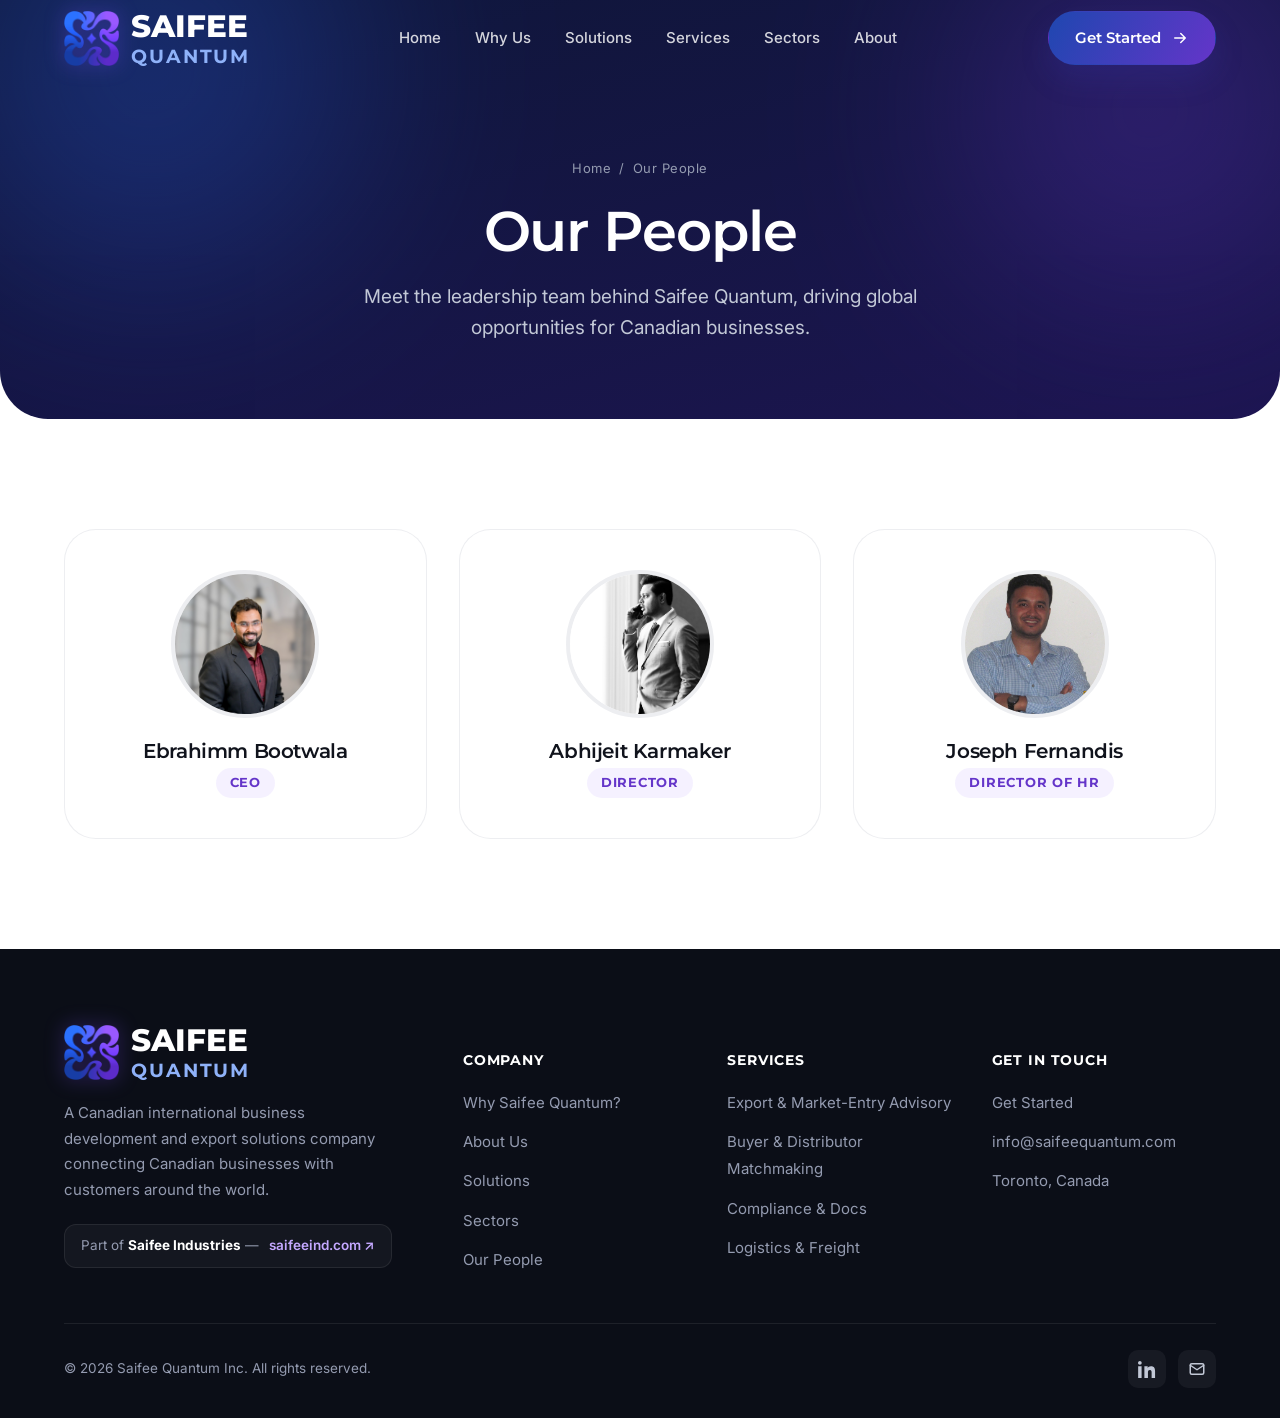
==== our-people/index.html @ e77a2ee8 "Add Our People page with team profiles Introduces a new team page with photos and role cards, links " ====
<!DOCTYPE html>
<html lang="en">
<head>
  <meta charset="UTF-8" />
  <meta name="viewport" content="width=device-width, initial-scale=1.0" />
  <title>Our People — Saifee Quantum</title>
  <meta name="description" content="Meet the leadership team behind Saifee Quantum — the people driving international business development for Canadian exporters." />
  <link rel="canonical" href="https://saifeequantum.com/our-people/" />
  <meta name="robots" content="index, follow" />
  <meta name="theme-color" content="#0b1b3a" />

  <!-- Open Graph -->
  <meta property="og:type" content="website" />
  <meta property="og:site_name" content="Saifee Quantum" />
  <meta property="og:title" content="Our People — Saifee Quantum" />
  <meta property="og:description" content="Meet the leadership team behind Saifee Quantum — the people driving international business development for Canadian exporters." />
  <meta property="og:url" content="https://saifeequantum.com/our-people/" />
  <meta property="og:image" content="https://saifeequantum.com/assets/img/logo-color.png" />
  <meta property="og:locale" content="en_CA" />

  <!-- Twitter Card -->
  <meta name="twitter:card" content="summary_large_image" />
  <meta name="twitter:title" content="Our People — Saifee Quantum" />
  <meta name="twitter:description" content="Meet the leadership team behind Saifee Quantum." />
  <meta name="twitter:image" content="https://saifeequantum.com/assets/img/logo-color.png" />

  <link rel="icon" href="../assets/img/logo-color.png" type="image/png" />
  <link rel="preconnect" href="https://fonts.googleapis.com" />
  <link rel="preconnect" href="https://fonts.gstatic.com" crossorigin />
  <link href="https://fonts.googleapis.com/css2?family=Inter:wght@400;500;600;700&family=Montserrat:wght@500;600;700;800&display=swap" rel="stylesheet" />
  <link rel="stylesheet" href="../assets/css/styles.css" />
</head>
<body>

  <!-- ============ NAV ============ -->
  <header class="nav">
    <div class="container nav__inner">
      <a class="brand" href="../index.html#home">
        <img class="brand__mark" src="../assets/img/logo-color.png" alt="Saifee Quantum" />
        <span class="brand__text">
          <span class="brand__name"><span class="brand__name-top">Saifee</span><b><span>Q</span><span>U</span><span>A</span><span>N</span><span>T</span><span>U</span><span>M</span></b></span>
        </span>
      </a>
      <nav class="nav-links">
        <a href="../index.html#home">Home</a>
        <a href="../index.html#why-us">Why Us</a>
        <a href="../index.html#solutions">Solutions</a>
        <a href="../index.html#services">Services</a>
        <a href="../index.html#sectors">Sectors</a>
        <a href="../index.html#about">About</a>
      </nav>
      <div class="nav__cta">
        <a href="../index.html#contact" class="btn btn--primary">Get Started
          <svg viewBox="0 0 24 24" fill="none" stroke="currentColor" stroke-width="2"><path d="M5 12h14M13 6l6 6-6 6" stroke-linecap="round" stroke-linejoin="round"/></svg>
        </a>
      </div>
      <button class="nav__toggle" aria-label="Menu"><span></span><span></span><span></span></button>
    </div>
  </header>

  <!-- ============ PAGE HEADER ============ -->
  <section class="pagehead">
    <div class="pagehead__mesh"><span></span><span></span></div>
    <div class="container">
      <div class="crumbs"><a href="../index.html#home">Home</a> / <span>Our People</span></div>
      <h1>Our People</h1>
      <p>Meet the leadership team behind Saifee Quantum, driving global opportunities for Canadian businesses.</p>
    </div>
  </section>

  <!-- ============ TEAM ============ -->
  <section class="section">
    <div class="container">
      <div class="team-grid">
        <article class="team-card" data-reveal>
          <div class="team-card__photo"><img src="../assets/img/Ebrahimm_bootwala.jpeg" alt="Ebrahimm Bootwala" /></div>
          <h3>Ebrahimm Bootwala</h3>
          <span class="team-card__role">CEO</span>
        </article>
        <article class="team-card" data-reveal data-reveal-delay="1">
          <div class="team-card__photo"><img src="../assets/img/Abhijeet_karmaker.jpg" alt="Abhijeit Karmaker" /></div>
          <h3>Abhijeit Karmaker</h3>
          <span class="team-card__role">Director</span>
        </article>
        <article class="team-card" data-reveal data-reveal-delay="2">
          <div class="team-card__photo"><img src="../assets/img/joseph_fernandis.jpeg" alt="Joseph Fernandis" /></div>
          <h3>Joseph Fernandis</h3>
          <span class="team-card__role">Director of HR</span>
        </article>
      </div>
    </div>
  </section>

  <!-- ============ FOOTER ============ -->
  <footer class="footer">
    <div class="container">
      <div class="footer__top">
        <div>
          <a class="brand" href="../index.html#home">
            <img class="brand__mark" src="../assets/img/logo-color.png" alt="Saifee Quantum" />
            <span class="brand__text"><span class="brand__name"><span class="brand__name-top">Saifee</span><b><span>Q</span><span>U</span><span>A</span><span>N</span><span>T</span><span>U</span><span>M</span></b></span></span>
          </a>
          <p class="footer__about">A Canadian international business development and export solutions company connecting Canadian businesses with customers around the world.</p>
          <div class="footer__parent">
            <span>Part of <b>Saifee Industries</b> —</span>
            <a href="https://saifeeind.com/" target="_blank" rel="noopener">saifeeind.com ↗</a>
          </div>
        </div>
        <div>
          <h5>Company</h5>
          <ul>
            <li><a href="../index.html#why-us">Why Saifee Quantum?</a></li>
            <li><a href="../index.html#about">About Us</a></li>
            <li><a href="../index.html#solutions">Solutions</a></li>
            <li><a href="../index.html#sectors">Sectors</a></li>
            <li><a href="./">Our People</a></li>
          </ul>
        </div>
        <div>
          <h5>Services</h5>
          <ul>
            <li><a href="../index.html#services">Export &amp; Market-Entry Advisory</a></li>
            <li><a href="../index.html#services">Buyer &amp; Distributor Matchmaking</a></li>
            <li><a href="../index.html#services">Compliance &amp; Docs</a></li>
            <li><a href="../index.html#services">Logistics &amp; Freight</a></li>
          </ul>
        </div>
        <div>
          <h5>Get in touch</h5>
          <ul>
            <li><a href="../index.html#contact">Get Started</a></li>
            <li><a href="mailto:info@saifeequantum.com">info@saifeequantum.com</a></li>
            <li><a href="../index.html#contact">Toronto, Canada</a></li>
          </ul>
        </div>
      </div>
      <div class="footer__bottom">
        <span>© <span data-year>2026</span> Saifee Quantum Inc. All rights reserved.</span>
        <div class="footer__social">
          <a href="#" aria-label="LinkedIn"><svg viewBox="0 0 24 24" width="18" height="18" fill="currentColor"><path d="M4.98 3.5A2.5 2.5 0 1 1 0 3.5a2.5 2.5 0 0 1 4.98 0zM.2 8.4h4.6V24H.2zM8.5 8.4h4.4v2.1h.06c.6-1.1 2.1-2.3 4.3-2.3 4.6 0 5.5 3 5.5 6.9V24h-4.6v-6.9c0-1.6 0-3.7-2.3-3.7s-2.6 1.8-2.6 3.6V24H8.5z"/></svg></a>
          <a href="mailto:info@saifeequantum.com" aria-label="Email"><svg viewBox="0 0 24 24" width="18" height="18" fill="none" stroke="currentColor" stroke-width="2"><rect x="3" y="5" width="18" height="14" rx="2"/><path d="M3 7l9 6 9-6" stroke-linecap="round" stroke-linejoin="round"/></svg></a>
        </div>
      </div>
    </div>
  </footer>

  <script src="../assets/js/main.js"></script>
</body>
</html>
---- assets/css/styles.css ----
/* ============================================================
   SAIFEE QUANTUM — Design System
   Palette: Blue (trust) · Purple (intelligence) · Grey (sophistication)
   ============================================================ */

:root {
  /* Brand — Blue */
  --blue-900: #0a1a3f;
  --blue-800: #10245a;
  --blue-700: #17337e;
  --blue-600: #1f47b0;
  --blue-500: #2b5fe0;
  --blue-400: #5588f2;
  --blue-300: #8fb2f9;

  /* Brand — Purple */
  --violet-900: #241155;
  --violet-800: #331a76;
  --violet-700: #4a2699;
  --violet-600: #6435c9;
  --violet-500: #7c4dff;
  --violet-400: #a074ff;
  --violet-300: #c4a8ff;

  /* Neutral — Grey (slate) */
  --grey-950: #0b0e17;
  --grey-900: #12151f;
  --grey-800: #1b1f2c;
  --grey-700: #2a3040;
  --grey-600: #434a5e;
  --grey-500: #6b7387;
  --grey-400: #949bb0;
  --grey-300: #c2c8d6;
  --grey-200: #e2e6ef;
  --grey-100: #f1f3f8;
  --grey-50:  #f8f9fc;
  --white:    #ffffff;

  /* Semantic */
  --bg:            var(--white);
  --bg-alt:        #f2f3fa;
  --bg-deep:       var(--grey-950);
  --ink:           #10131c;
  --ink-soft:      var(--grey-600);
  --ink-faint:     var(--grey-500);
  --line:          rgba(30, 41, 82, 0.08);
  --line-strong:   rgba(30, 41, 82, 0.14);

  --brand:         var(--blue-600);
  --brand-2:       var(--violet-600);
  --grad-brand:    linear-gradient(120deg, var(--blue-600) 0%, var(--violet-600) 100%);
  --grad-brand-soft: linear-gradient(120deg, var(--blue-500) 0%, var(--violet-500) 100%);

  /* Typography — bold geometric display face, matching Saifee Industries' brand mark */
  --font-display: 'Montserrat', 'Inter', system-ui, sans-serif;
  --font-body: 'Inter', system-ui, -apple-system, 'Segoe UI', sans-serif;

  /* Radii & shadow — generous, soft rounding throughout */
  --r-sm: 14px;
  --r-md: 22px;
  --r-lg: 32px;
  --r-xl: 48px;
  --r-2xl: 64px;
  --shadow-sm: 0 2px 10px rgba(16, 24, 55, 0.05);
  --shadow-md: 0 10px 28px rgba(16, 24, 55, 0.08);
  --shadow-lg: 0 24px 56px rgba(16, 24, 55, 0.12);
  --shadow-brand: 0 14px 30px rgba(58, 62, 190, 0.18);

  --container: 1200px;
  --ease: cubic-bezier(0.22, 1, 0.36, 1);
}

/* ---------- Reset ---------- */
*, *::before, *::after { box-sizing: border-box; }
html { scroll-behavior: smooth; -webkit-text-size-adjust: 100%; }
body {
  margin: 0;
  font-family: var(--font-body);
  color: var(--ink);
  background: var(--bg);
  line-height: 1.6;
  font-size: 17px;
  -webkit-font-smoothing: antialiased;
  text-rendering: optimizeLegibility;
  overflow-x: hidden;
}
img { max-width: 100%; display: block; }
a { color: inherit; text-decoration: none; }
button { font-family: inherit; cursor: pointer; }
h1, h2, h3, h4 { font-family: var(--font-display); font-weight: 600; line-height: 1.1; letter-spacing: -0.02em; margin: 0; color: var(--ink); }
p { margin: 0; }

/* ---------- Layout ---------- */
.container { width: 100%; max-width: var(--container); margin: 0 auto; padding: 0 24px; }
.section { padding: 110px 0; position: relative; }
.section--tight { padding: 76px 0; }
.section--alt { background: var(--bg-alt); }
.section--deep { background: var(--bg-deep); color: var(--grey-200); }

.eyebrow {
  display: inline-flex; align-items: center; gap: 8px;
  font-family: var(--font-display);
  font-size: 13px; font-weight: 600; letter-spacing: 0.14em; text-transform: uppercase;
  color: var(--brand-2);
  margin-bottom: 18px;
}
.eyebrow::before { content: ""; width: 22px; height: 2px; background: var(--grad-brand); border-radius: 2px; }
.section--deep .eyebrow { color: var(--violet-300); }

.section-head { max-width: 720px; margin: 0 auto 60px; text-align: center; }
.section-head.left { margin-left: 0; text-align: left; }
.section-title { font-size: clamp(30px, 4vw, 46px); }
.section-title .grad { background: var(--grad-brand); -webkit-background-clip: text; background-clip: text; color: transparent; }
.section-sub { margin-top: 18px; font-size: 18px; color: var(--ink-soft); }
.section--deep .section-title { color: var(--white); }
.section--deep .section-sub { color: var(--grey-400); }

/* ---------- Buttons ---------- */
.btn {
  display: inline-flex; align-items: center; gap: 10px;
  font-family: var(--font-display); font-weight: 600; font-size: 15px;
  padding: 14px 26px; border-radius: 100px; border: 1px solid transparent;
  transition: transform .3s var(--ease), box-shadow .3s var(--ease), background .3s, color .3s;
  white-space: nowrap;
}
.btn svg { width: 18px; height: 18px; }
.btn--primary { background: var(--grad-brand); color: #fff; box-shadow: var(--shadow-brand); }
.btn--primary:hover { transform: translateY(-3px); box-shadow: 0 26px 54px rgba(58, 62, 190, 0.40); }
.btn--ghost { background: transparent; color: var(--ink); border-color: var(--line-strong); }
.btn--ghost:hover { border-color: var(--brand); color: var(--brand); transform: translateY(-2px); }
.btn--light { background: rgba(255,255,255,0.10); color: #fff; border-color: rgba(255,255,255,0.24); backdrop-filter: blur(6px); }
.btn--light:hover { background: rgba(255,255,255,0.18); transform: translateY(-2px); }
.btn--white { background: #fff; color: var(--blue-700); }
.btn--white:hover { transform: translateY(-3px); box-shadow: var(--shadow-lg); }

.link-arrow { display: inline-flex; align-items: center; gap: 7px; font-family: var(--font-display); font-weight: 600; font-size: 15px; color: var(--brand); }
.link-arrow svg { width: 16px; height: 16px; transition: transform .3s var(--ease); }
.link-arrow:hover svg { transform: translateX(5px); }

/* ============================================================
   NAVBAR
   ============================================================ */
.nav {
  position: fixed; top: 0; left: 0; right: 0; z-index: 100;
  transition: background .35s, box-shadow .35s, backdrop-filter .35s, border-color .35s;
  border-bottom: 1px solid transparent;
}
.nav__inner { display: flex; align-items: center; justify-content: space-between; height: 76px; }
.nav.scrolled {
  background: rgba(255, 255, 255, 0.82);
  backdrop-filter: saturate(180%) blur(18px);
  box-shadow: var(--shadow-sm);
  border-bottom-color: var(--line);
}
.brand { display: flex; align-items: flex-end; gap: 12px; }
.brand__mark { width: 55px; height: 55px; object-fit: contain; filter: brightness(1.2) saturate(1.15) drop-shadow(0 0 10px rgba(124, 77, 255, 0.35)); transition: filter .35s; }
.nav.scrolled .brand__mark { filter: none; }
.brand__text { display: flex; flex-direction: column; justify-content: flex-end; line-height: 1; }
.brand__name { display: flex; flex-direction: column; font-family: var(--font-display); letter-spacing: 0.005em; text-transform: uppercase; color: #fff; transition: color .35s; }
.nav.scrolled .brand__name { color: var(--ink); }
.brand__name-top { display: block; font-size: 31px; font-weight: 800; line-height: 1; }
.brand__name b { display: flex; justify-content: space-between; width: 100%; font-size: 19px; font-weight: 700; line-height: 1; color: var(--blue-300); margin-top: 5px; transition: color .35s; }
.nav.scrolled .brand__name b { color: var(--brand); }
.footer .brand__name b { color: var(--blue-300); }

.nav-links { display: flex; align-items: center; gap: 4px; }
.nav-links a {
  font-size: 15px; font-weight: 500; color: rgba(255, 255, 255, 0.82);
  padding: 9px 15px; border-radius: 8px; transition: color .2s, background .2s;
}
.nav-links a:hover, .nav-links a.active { color: #fff; background: rgba(255, 255, 255, 0.12); }
.nav.scrolled .nav-links a { color: var(--grey-700); }
.nav.scrolled .nav-links a:hover, .nav.scrolled .nav-links a.active { color: var(--brand); background: rgba(43, 95, 224, 0.07); }
.nav__cta { display: flex; align-items: center; gap: 12px; }
.nav__toggle { display: none; flex-direction: column; gap: 5px; background: none; border: 0; padding: 8px; }
.nav__toggle span { width: 24px; height: 2px; background: #fff; border-radius: 2px; transition: .3s; }
.nav.scrolled .nav__toggle span { background: var(--ink); }

/* ============================================================
   HERO
   ============================================================ */
.hero {
  position: relative; padding: 168px 0 96px; overflow: hidden;
  background: linear-gradient(165deg, #0e1638 0%, #17205a 48%, #241a5e 100%);
  color: #fff;
  border-radius: 0 0 var(--r-2xl) var(--r-2xl);
}
.hero__mesh { position: absolute; inset: 0; overflow: hidden; z-index: 0; }
.hero__mesh span {
  position: absolute; border-radius: 50%; filter: blur(120px); opacity: 0.35;
  animation: float 18s ease-in-out infinite;
}
.hero__mesh span:nth-child(1) { width: 480px; height: 480px; background: var(--blue-500); top: -140px; left: -80px; }
.hero__mesh span:nth-child(2) { width: 420px; height: 420px; background: var(--violet-600); top: 20px; right: -100px; animation-delay: -5s; }
.hero__mesh span:nth-child(3) { width: 360px; height: 360px; background: var(--violet-500); bottom: -180px; left: 38%; animation-delay: -9s; }
@keyframes float { 0%,100% { transform: translate(0,0) scale(1); } 50% { transform: translate(30px,-30px) scale(1.08); } }
.hero__grid-overlay {
  position: absolute; inset: 0; z-index: 1; opacity: 0.35;
  background-image: linear-gradient(rgba(255,255,255,0.05) 1px, transparent 1px), linear-gradient(90deg, rgba(255,255,255,0.05) 1px, transparent 1px);
  background-size: 64px 64px;
  mask-image: radial-gradient(circle at 50% 30%, #000 0%, transparent 72%);
  -webkit-mask-image: radial-gradient(circle at 50% 30%, #000 0%, transparent 72%);
}
.hero .container { position: relative; z-index: 2; }
.hero__inner { max-width: 880px; margin: 0 auto; text-align: center; }
.hero__badge {
  display: inline-flex; align-items: center; gap: 9px;
  padding: 8px 16px; border-radius: 100px;
  background: rgba(255,255,255,0.08); border: 1px solid rgba(255,255,255,0.16);
  font-size: 13.5px; font-weight: 500; color: var(--grey-200); backdrop-filter: blur(8px);
  margin-bottom: 28px;
}
.hero__badge .dot { width: 8px; height: 8px; border-radius: 50%; background: var(--violet-300); box-shadow: 0 0 0 4px rgba(196,168,255,.25); }
.hero h1 {
  font-size: clamp(38px, 6vw, 72px); color: #fff; line-height: 1.04;
}
.hero h1 .grad {
  background: linear-gradient(110deg, var(--blue-300), var(--violet-300));
  -webkit-background-clip: text; background-clip: text; color: transparent;
}
.hero__lede { margin: 26px auto 0; max-width: 620px; font-size: 20px; color: var(--grey-300); }
.hero__actions { margin-top: 40px; display: flex; gap: 14px; justify-content: center; flex-wrap: wrap; }
.hero__trust { margin-top: 56px; display: flex; gap: 40px; justify-content: center; flex-wrap: wrap; }
.hero__trust .item { text-align: center; }
.hero__trust .num { font-family: var(--font-display); font-size: 34px; font-weight: 700; background: linear-gradient(110deg,#fff,var(--blue-300)); -webkit-background-clip: text; background-clip: text; color: transparent; }
.hero__trust .lbl { font-size: 13px; color: var(--grey-400); letter-spacing: 0.04em; margin-top: 4px; }
.hero__wave { display: none; }

/* ---------- Marquee / logo strip ---------- */
.strip { padding: 40px 0; border-bottom: 1px solid var(--line); background: var(--white); }
.strip__label { text-align: center; font-size: 13px; letter-spacing: 0.14em; text-transform: uppercase; color: var(--ink-faint); margin-bottom: 26px; }
.strip__row { display: flex; align-items: center; justify-content: center; gap: 46px; flex-wrap: wrap; }
.strip__row .chip { font-family: var(--font-display); font-weight: 600; font-size: 17px; color: var(--grey-500); display: flex; align-items: center; gap: 9px; }
.strip__row .chip svg { width: 20px; height: 20px; color: var(--brand); }

/* ============================================================
   CARDS / GRIDS
   ============================================================ */
.grid { display: grid; gap: 26px; }
.grid-2 { grid-template-columns: repeat(2, 1fr); }
.grid-3 { grid-template-columns: repeat(3, 1fr); }
.grid-4 { grid-template-columns: repeat(4, 1fr); }

/* Segment cards (audience) */
.segments { display: grid; grid-template-columns: repeat(3, 1fr); gap: 24px; }
.segment {
  position: relative; border-radius: var(--r-lg); overflow: hidden;
  min-height: 380px; padding: 34px; display: flex; flex-direction: column; justify-content: flex-start;
  color: #fff; isolation: isolate;
  transition: transform .45s var(--ease), box-shadow .45s var(--ease);
}
.segment::before { content: ""; position: absolute; inset: 0; z-index: -2; }
.segment::after { content: ""; position: absolute; inset: 0; z-index: -1; background: linear-gradient(180deg, rgba(8,12,32,0.68) 0%, rgba(8,12,32,0.12) 45%, rgba(8,12,32,0.55) 100%); }
.segment:nth-child(1)::before { background: radial-gradient(120% 120% at 20% 10%, var(--blue-500), var(--blue-800)); }
.segment:nth-child(2)::before { background: radial-gradient(120% 120% at 20% 10%, var(--violet-500), var(--violet-800)); }
.segment:nth-child(3)::before { background: radial-gradient(120% 120% at 20% 10%, #3a6ee0, var(--violet-700)); }
.segment:hover { transform: translateY(-8px); box-shadow: var(--shadow-lg); }
.segment__num { font-family: var(--font-display); font-size: 13px; letter-spacing: 0.1em; opacity: .8; }
.segment h3 { font-size: 26px; color: #fff; margin: 12px 0 10px; }
.segment p { color: rgba(255,255,255,0.82); font-size: 15px; }
.segment .link-arrow { margin-top: auto; padding-top: 20px; color: #fff; }
.segment .link-arrow svg { color: #fff; }

/* Capability cards */
.cap {
  background: var(--white); border: 1px solid var(--line); border-radius: var(--r-md);
  padding: 30px; transition: transform .4s var(--ease), box-shadow .4s var(--ease), border-color .4s;
  position: relative; overflow: hidden;
}
.cap::after { content: ""; position: absolute; left: 0; top: 0; height: 3px; width: 0; background: var(--grad-brand); transition: width .4s var(--ease); }
.cap:hover { transform: translateY(-6px); box-shadow: var(--shadow-md); border-color: transparent; }
.cap:hover::after { width: 100%; }
.cap__icon {
  width: 54px; height: 54px; border-radius: 14px; display: grid; place-items: center;
  background: linear-gradient(135deg, rgba(43,95,224,.12), rgba(124,77,255,.12));
  color: var(--brand-2); margin-bottom: 20px;
}
.cap__icon svg { width: 26px; height: 26px; }
.cap h3 { font-size: 20px; margin-bottom: 10px; }
.cap p { font-size: 15px; color: var(--ink-soft); }
.cap__tag { display: inline-block; margin-top: 16px; font-size: 12px; font-weight: 600; letter-spacing: .05em; text-transform: uppercase; color: var(--brand); background: rgba(43,95,224,.08); padding: 5px 11px; border-radius: 100px; }

/* Feature split */
.split { display: grid; grid-template-columns: 1fr 1fr; gap: 60px; align-items: center; }
.split.rev .split__media { order: 2; }
.split__body h2 { font-size: clamp(28px, 3.4vw, 40px); margin-bottom: 18px; }
.split__body p { color: var(--ink-soft); font-size: 17px; }
.feature-list { list-style: none; padding: 0; margin: 26px 0 30px; display: grid; gap: 14px; }
.feature-list li { display: flex; gap: 13px; align-items: flex-start; font-size: 16px; }
.feature-list .tick { flex: none; width: 24px; height: 24px; border-radius: 50%; background: var(--grad-brand); display: grid; place-items: center; margin-top: 1px; }
.feature-list .tick svg { width: 13px; height: 13px; color: #fff; }
.split__media { position: relative; }
.media-card {
  border-radius: var(--r-lg); overflow: hidden; box-shadow: var(--shadow-lg);
  background: var(--grad-brand); aspect-ratio: 4/3.4; position: relative;
}

/* Process / steps */
.steps { display: grid; grid-template-columns: repeat(4, 1fr); gap: 0; position: relative; }
.step { position: relative; padding: 0 22px; }
.step:not(:last-child)::after { content: ""; position: absolute; top: 27px; left: calc(50% + 34px); right: calc(-50% + 34px); height: 2px; background: linear-gradient(90deg, var(--violet-400), var(--blue-400)); opacity: .4; }
.step__n { width: 56px; height: 56px; border-radius: 50%; display: grid; place-items: center; font-family: var(--font-display); font-weight: 700; font-size: 20px; color: #fff; background: var(--grad-brand); box-shadow: var(--shadow-brand); margin: 0 auto 20px; position: relative; z-index: 1; }
.step h4 { font-size: 18px; text-align: center; margin-bottom: 8px; }
.step p { font-size: 14.5px; color: var(--ink-soft); text-align: center; }

/* Stats band */
.stats { display: grid; grid-template-columns: repeat(4, 1fr); gap: 30px; }
.stat { text-align: center; padding: 20px; }
.stat__num { font-family: var(--font-display); font-size: clamp(38px,5vw,54px); font-weight: 700; background: var(--grad-brand-soft); -webkit-background-clip: text; background-clip: text; color: transparent; line-height: 1; }
.section--deep .stat__num { background: linear-gradient(110deg, var(--blue-300), var(--violet-300)); -webkit-background-clip: text; background-clip: text; color: transparent; }
.stat__lbl { margin-top: 12px; font-size: 15px; color: var(--ink-soft); }
.section--deep .stat__lbl { color: var(--grey-400); }

/* Industries grid */
.ind-grid { display: grid; grid-template-columns: repeat(3, 1fr); gap: 20px; }
.ind {
  position: relative; border-radius: var(--r-md); overflow: hidden; min-height: 210px;
  padding: 26px; display: flex; flex-direction: column; justify-content: space-between; color: #fff;
  background: linear-gradient(150deg, var(--grey-800), var(--grey-950));
  border: 1px solid rgba(255,255,255,0.06); transition: transform .4s var(--ease); isolation: isolate;
}
.ind::before { content: ""; position: absolute; inset: 0; z-index: -1; opacity: 0; transition: opacity .4s; background: var(--grad-brand); }
.ind:hover { transform: translateY(-6px); }
.ind:hover::before { opacity: .9; }
.ind__icon { width: 44px; height: 44px; color: var(--violet-300); transition: color .4s; }
.ind:hover .ind__icon { color: #fff; }
.ind h4 { font-size: 20px; color: #fff; }
.ind p { font-size: 14px; color: var(--grey-400); transition: color .4s; }
.ind:hover p { color: rgba(255,255,255,0.9); }

/* Quality / value cards */
.value {
  background: var(--white); border: 1px solid var(--line); border-radius: var(--r-md); padding: 28px;
  transition: box-shadow .4s, transform .4s;
}
.value:hover { box-shadow: var(--shadow-md); transform: translateY(-4px); }
.value__icon { width: 48px; height: 48px; border-radius: 12px; display: grid; place-items: center; background: var(--grad-brand); color: #fff; margin-bottom: 18px; }
.value__icon svg { width: 24px; height: 24px; }
.value h4 { font-size: 19px; margin-bottom: 10px; }
.value p { font-size: 15px; color: var(--ink-soft); }

/* Testimonial */
.quote {
  max-width: 860px; margin: 0 auto; text-align: center;
}
.quote__mark { font-family: var(--font-display); font-size: 80px; line-height: 0.5; color: var(--violet-300); }
.quote p { font-family: var(--font-display); font-size: clamp(22px,3vw,30px); font-weight: 500; line-height: 1.4; color: var(--ink); letter-spacing: -0.01em; }
.section--deep .quote p { color: #fff; }
.quote__who { margin-top: 26px; font-size: 15px; color: var(--ink-faint); }
.quote__who b { color: var(--brand-2); font-weight: 600; }

/* CTA band */
.cta-band {
  position: relative; overflow: hidden; border-radius: var(--r-xl);
  background: linear-gradient(120deg, var(--blue-700), var(--violet-700));
  padding: 68px 56px; text-align: center; color: #fff; box-shadow: var(--shadow-lg);
}
.cta-band::before { content:""; position:absolute; width:400px;height:400px; border-radius:50%; background: var(--violet-500); filter: blur(120px); opacity:.5; top:-160px; right:-80px; }
.cta-band::after { content:""; position:absolute; width:360px;height:360px; border-radius:50%; background: var(--blue-400); filter: blur(120px); opacity:.45; bottom:-180px; left:-60px; }
.cta-band > * { position: relative; z-index: 1; }
.cta-band h2 { font-size: clamp(28px,4vw,44px); color: #fff; }
.cta-band p { margin: 18px auto 32px; max-width: 560px; color: rgba(255,255,255,0.86); font-size: 18px; }
.cta-band .hero__actions { justify-content: center; }

/* ============================================================
   FOOTER
   ============================================================ */
.footer { background: var(--grey-950); color: var(--grey-400); padding: 76px 0 30px; }
.footer__top { display: grid; grid-template-columns: 1.6fr 1fr 1fr 1fr; gap: 40px; padding-bottom: 50px; border-bottom: 1px solid rgba(255,255,255,0.08); }
.footer .brand__name { color: #fff; }
.footer__about { margin-top: 20px; font-size: 15px; max-width: 320px; line-height: 1.7; }
.footer__parent { margin-top: 22px; display: inline-flex; align-items: center; gap: 10px; padding: 10px 16px; border-radius: 12px; background: rgba(255,255,255,0.04); border: 1px solid rgba(255,255,255,0.08); font-size: 13.5px; }
.footer__parent b { color: #fff; }
.footer__parent a { color: var(--violet-300); font-weight: 600; }
.footer h5 { font-family: var(--font-display); color: #fff; font-size: 14px; letter-spacing: 0.06em; text-transform: uppercase; margin-bottom: 18px; }
.footer ul { list-style: none; padding: 0; margin: 0; display: grid; gap: 12px; }
.footer ul a { font-size: 15px; color: var(--grey-400); transition: color .2s; }
.footer ul a:hover { color: var(--violet-300); }
.footer__bottom { display: flex; justify-content: space-between; align-items: center; padding-top: 26px; font-size: 13.5px; flex-wrap: wrap; gap: 14px; }
.footer__social { display: flex; gap: 12px; }
.footer__social a { width: 38px; height: 38px; border-radius: 10px; display: grid; place-items: center; background: rgba(255,255,255,0.05); color: var(--grey-300); transition: .3s; }
.footer__social a:hover { background: var(--grad-brand); color: #fff; transform: translateY(-3px); }

/* ============================================================
   TEAM / PEOPLE GRID
   ============================================================ */
.team-grid { display: grid; grid-template-columns: repeat(3, 1fr); gap: 32px; }
.team-card {
  background: var(--white); border: 1px solid var(--line); border-radius: var(--r-lg);
  padding: 40px 28px; text-align: center;
  transition: transform .4s var(--ease), box-shadow .4s var(--ease);
}
.team-card:hover { transform: translateY(-6px); box-shadow: var(--shadow-md); }
.team-card__photo {
  width: 148px; height: 148px; border-radius: 50%; overflow: hidden;
  margin: 0 auto 22px; border: 4px solid var(--line);
}
.team-card__photo img { width: 100%; height: 100%; object-fit: cover; object-position: center 15%; }
.team-card h3 { font-size: 20px; margin-bottom: 6px; }
.team-card__role {
  display: inline-block; font-family: var(--font-display); font-size: 12.5px; font-weight: 700;
  letter-spacing: .06em; text-transform: uppercase; color: var(--brand-2);
  background: rgba(124,77,255,.08); padding: 5px 14px; border-radius: 100px;
}

/* ============================================================
   PAGE HEADER (interior pages)
   ============================================================ */
.pagehead {
  position: relative; overflow: hidden; padding: 154px 0 76px; color: #fff; text-align: center;
  background: linear-gradient(165deg, #0e1638, #1c1550);
  border-radius: 0 0 var(--r-xl) var(--r-xl);
}
.pagehead__mesh { position: absolute; inset: 0; z-index: 0; }
.pagehead__mesh span { position: absolute; border-radius: 50%; filter: blur(110px); opacity: .32; }
.pagehead__mesh span:nth-child(1){ width:420px;height:420px;background:var(--blue-500);top:-140px;left:-60px;}
.pagehead__mesh span:nth-child(2){ width:380px;height:380px;background:var(--violet-600);top:-80px;right:-60px;}
.pagehead .container { position: relative; z-index: 1; }
.pagehead h1 { font-size: clamp(34px,5vw,56px); color: #fff; }
.pagehead p { margin: 20px auto 0; max-width: 620px; color: var(--grey-300); font-size: 19px; }
.crumbs { display: inline-flex; gap: 8px; align-items: center; font-size: 13px; color: var(--grey-400); margin-bottom: 22px; letter-spacing: .04em; }
.crumbs a:hover { color: var(--violet-300); }

/* ============================================================
   HERO DUO CARDS (Portal / Fulfilled style overlay cards)
   ============================================================ */
.hero-duo { display: grid; grid-template-columns: 1fr 1fr; gap: 22px; margin-top: 56px; max-width: 900px; margin-left: auto; margin-right: auto; }
.hero-card {
  background: rgba(255,255,255,0.06); border: 1px solid rgba(255,255,255,0.14);
  backdrop-filter: blur(16px); border-radius: var(--r-lg); padding: 32px; text-align: left;
  transition: transform .4s var(--ease), background .4s, border-color .4s;
}
.hero-card:hover { transform: translateY(-6px); background: rgba(255,255,255,0.10); border-color: rgba(255,255,255,0.24); }
.hero-card__icon { width: 46px; height: 46px; border-radius: 12px; display: grid; place-items: center; margin-bottom: 18px; background: var(--grad-brand); }
.hero-card__icon svg { width: 22px; height: 22px; color: #fff; }
.hero-card h3 { color: #fff; font-size: 21px; margin-bottom: 10px; }
.hero-card p { color: var(--grey-300); font-size: 14.5px; margin-bottom: 20px; }

/* ============================================================
   INDUSTRY ICON GRID (dense coverage wall)
   ============================================================ */
.icon-grid { display: grid; grid-template-columns: repeat(6, 1fr); gap: 16px; }
.icon-chip {
  display: flex; flex-direction: column; align-items: center; gap: 12px; text-align: center;
  padding: 24px 12px; border-radius: var(--r-md); background: var(--white);
  border: 1px solid var(--line); transition: transform .3s var(--ease), box-shadow .3s var(--ease), border-color .3s;
}
.icon-chip:hover { transform: translateY(-5px); box-shadow: var(--shadow-sm); border-color: transparent; }
.icon-chip .ic-circle {
  width: 52px; height: 52px; border-radius: 50%; display: grid; place-items: center;
  background: linear-gradient(135deg, rgba(43,95,224,.10), rgba(124,77,255,.10)); color: var(--brand-2);
}
.icon-chip .ic-circle svg { width: 24px; height: 24px; }
.icon-chip .label { font-size: 13.5px; font-weight: 600; color: var(--grey-700); line-height: 1.3; }

/* ============================================================
   EXPORTER / IMPORTER COMPARE CARDS
   ============================================================ */
.compare-grid { display: grid; grid-template-columns: 1fr 1fr; gap: 28px; }
.compare-card {
  position: relative; overflow: hidden; border-radius: var(--r-lg); padding: 46px 40px;
  color: #fff; isolation: isolate; min-height: 480px; display: flex; flex-direction: column;
  transition: transform .4s var(--ease), box-shadow .4s var(--ease);
}
.compare-card::before { content: ""; position: absolute; inset: 0; z-index: -1; }
.compare-card:hover { transform: translateY(-6px); box-shadow: var(--shadow-lg); }
.compare-card.exporters::before { background: radial-gradient(130% 130% at 12% 0%, var(--blue-600), var(--blue-900)); }
.compare-card.importers::before { background: radial-gradient(130% 130% at 12% 0%, var(--violet-600), var(--violet-900)); }
.compare-card .tag {
  display: inline-flex; padding: 6px 14px; border-radius: 100px; background: rgba(255,255,255,.15);
  font-size: 12px; font-weight: 700; letter-spacing: .08em; text-transform: uppercase; width: fit-content; margin-bottom: 22px;
}
.compare-card h3 { font-size: 30px; color: #fff; margin-bottom: 14px; }
.compare-card p.lede { color: rgba(255,255,255,.85); font-size: 16px; margin-bottom: 28px; }
.compare-card ul { list-style: none; padding: 0; margin: 0 0 30px; display: grid; gap: 15px; flex: 1; }
.compare-card li { display: flex; gap: 12px; align-items: flex-start; font-size: 15px; color: rgba(255,255,255,.92); }
.compare-card li svg { flex: none; width: 20px; height: 20px; margin-top: 1px; color: #fff; }

/* Contact */
.contact-grid { display: grid; grid-template-columns: 1fr 1.1fr; gap: 56px; align-items: start; }
.info-card { display: flex; gap: 16px; padding: 22px; border: 1px solid var(--line); border-radius: var(--r-md); margin-bottom: 16px; transition: box-shadow .3s; }
.info-card:hover { box-shadow: var(--shadow-sm); }
.info-card .ic { flex: none; width: 46px; height: 46px; border-radius: 12px; background: linear-gradient(135deg, rgba(43,95,224,.12), rgba(124,77,255,.12)); color: var(--brand-2); display: grid; place-items: center; }
.info-card .ic svg { width: 22px; height: 22px; }
.info-card h4 { font-size: 16px; margin-bottom: 4px; }
.info-card p { font-size: 14.5px; color: var(--ink-soft); }
.form { background: var(--white); border: 1px solid var(--line); border-radius: var(--r-lg); padding: 34px; box-shadow: var(--shadow-md); }
.form-row { display: grid; grid-template-columns: 1fr 1fr; gap: 18px; }
.field { margin-bottom: 18px; }
.field label { display: block; font-size: 13.5px; font-weight: 600; color: var(--grey-700); margin-bottom: 8px; }
.field input, .field select, .field textarea {
  width: 100%; padding: 13px 15px; border: 1px solid var(--line-strong); border-radius: 12px;
  font-family: inherit; font-size: 15px; color: var(--ink); background: var(--grey-50); transition: border-color .2s, box-shadow .2s, background .2s;
}
.field input:focus, .field select:focus, .field textarea:focus { outline: none; border-color: var(--brand); background: #fff; box-shadow: 0 0 0 4px rgba(43,95,224,.12); }
.field textarea { resize: vertical; min-height: 120px; }
.form__note { font-size: 13px; color: var(--ink-faint); margin-top: 6px; }

/* Anchor targets clear the sticky nav */
[id] { scroll-margin-top: 92px; }

/* Reveal animation */
[data-reveal] { opacity: 0; transform: translateY(28px); transition: opacity .7s var(--ease), transform .7s var(--ease); }
[data-reveal].in { opacity: 1; transform: none; }
[data-reveal-delay="1"] { transition-delay: .08s; }
[data-reveal-delay="2"] { transition-delay: .16s; }
[data-reveal-delay="3"] { transition-delay: .24s; }

/* ============================================================
   RESPONSIVE
   ============================================================ */
@media (max-width: 980px) {
  .grid-3, .grid-4, .segments, .ind-grid, .steps, .stats, .team-grid { grid-template-columns: repeat(2, 1fr); }
  .split, .contact-grid, .compare-grid { grid-template-columns: 1fr; gap: 40px; }
  .split.rev .split__media { order: 0; }
  .step:not(:last-child)::after { display: none; }
  .footer__top { grid-template-columns: 1fr 1fr; gap: 34px; }
  .icon-grid { grid-template-columns: repeat(4, 1fr); }
  .hero-duo { grid-template-columns: 1fr; }
}
@media (max-width: 720px) {
  .section { padding: 76px 0; }
  .nav-links, .nav__cta .btn { display: none; }
  .nav__toggle { display: flex; }
  .nav.open .nav-links { display: flex; position: absolute; top: 76px; left: 0; right: 0; flex-direction: column; align-items: stretch; padding: 16px; gap: 6px; background: #fff; border-bottom: 1px solid var(--line); box-shadow: var(--shadow-md); }
  .nav.open .nav-links a { padding: 13px 16px; color: var(--grey-700); }
  .nav.open .nav-links a:hover, .nav.open .nav-links a.active { color: var(--brand); background: rgba(43, 95, 224, 0.07); }
  .nav.open .nav__toggle span { background: var(--ink); }
  .grid-3, .grid-4, .segments, .ind-grid, .stats, .grid-2, .form-row, .team-grid { grid-template-columns: 1fr; }
  .steps { grid-template-columns: 1fr; gap: 30px; }
  .hero__trust { gap: 26px; }
  .cta-band { padding: 46px 26px; }
  .footer__top { grid-template-columns: 1fr; }
  .hero { padding: 140px 0 90px; }
  .icon-grid { grid-template-columns: repeat(2, 1fr); }
  .compare-card { padding: 34px 26px; }
}
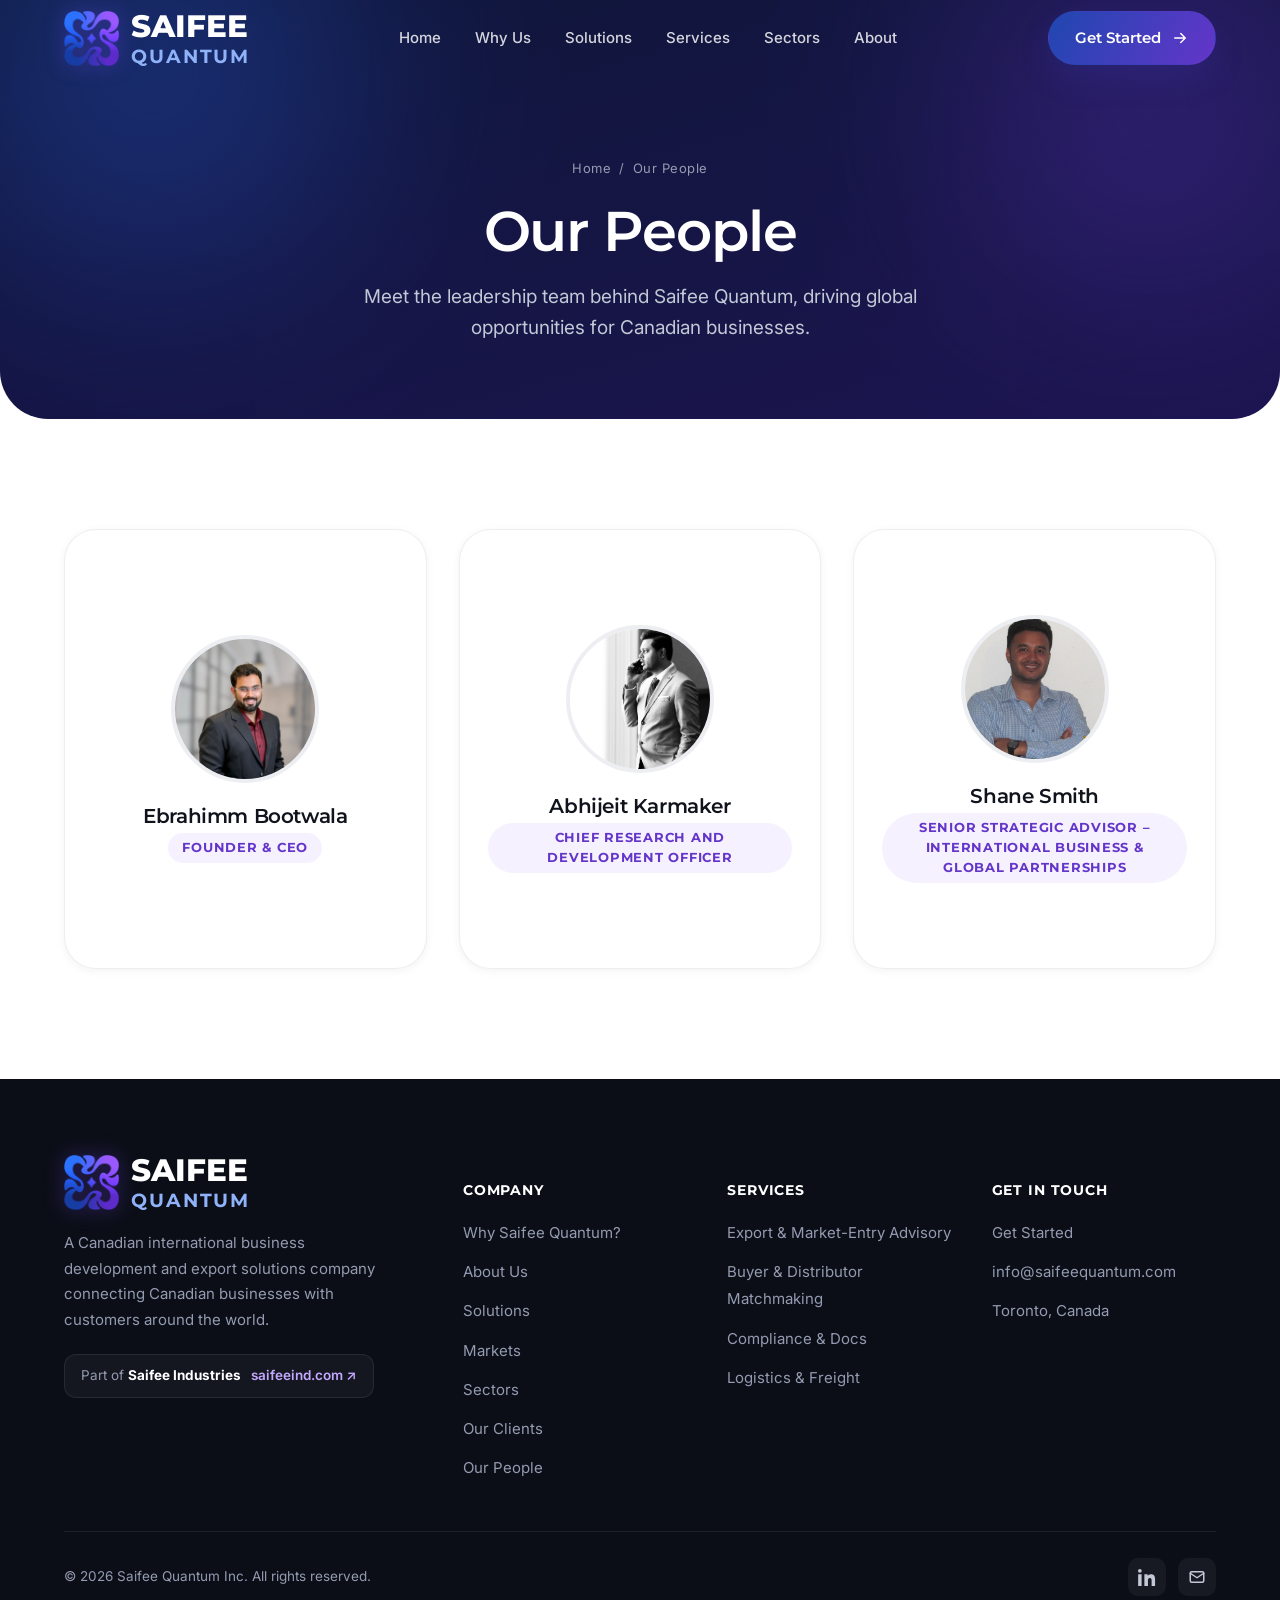
==== commit 8c751e70: "Add company content overhaul, industries honeycomb, and nav/copy fixes - Add Vision & Mission, expan" ====
--- a/our-people/index.html
+++ b/our-people/index.html
@@ -3,8 +3,8 @@
 <head>
   <meta charset="UTF-8" />
   <meta name="viewport" content="width=device-width, initial-scale=1.0" />
-  <title>Our People — Saifee Quantum</title>
-  <meta name="description" content="Meet the leadership team behind Saifee Quantum — the people driving international business development for Canadian exporters." />
+  <title>Our People | Saifee Quantum</title>
+  <meta name="description" content="Meet the leadership team behind Saifee Quantum: the people driving international business development for Canadian exporters." />
   <link rel="canonical" href="https://saifeequantum.com/our-people/" />
   <meta name="robots" content="index, follow" />
   <meta name="theme-color" content="#0b1b3a" />
@@ -12,15 +12,15 @@
   <!-- Open Graph -->
   <meta property="og:type" content="website" />
   <meta property="og:site_name" content="Saifee Quantum" />
-  <meta property="og:title" content="Our People — Saifee Quantum" />
-  <meta property="og:description" content="Meet the leadership team behind Saifee Quantum — the people driving international business development for Canadian exporters." />
+  <meta property="og:title" content="Our People | Saifee Quantum" />
+  <meta property="og:description" content="Meet the leadership team behind Saifee Quantum: the people driving international business development for Canadian exporters." />
   <meta property="og:url" content="https://saifeequantum.com/our-people/" />
   <meta property="og:image" content="https://saifeequantum.com/assets/img/logo-color.png" />
   <meta property="og:locale" content="en_CA" />
 
   <!-- Twitter Card -->
   <meta name="twitter:card" content="summary_large_image" />
-  <meta name="twitter:title" content="Our People — Saifee Quantum" />
+  <meta name="twitter:title" content="Our People | Saifee Quantum" />
   <meta name="twitter:description" content="Meet the leadership team behind Saifee Quantum." />
   <meta name="twitter:image" content="https://saifeequantum.com/assets/img/logo-color.png" />
 
@@ -73,19 +73,43 @@
     <div class="container">
       <div class="team-grid">
         <article class="team-card" data-reveal>
-          <div class="team-card__photo"><img src="../assets/img/Ebrahimm_bootwala.jpeg" alt="Ebrahimm Bootwala" /></div>
-          <h3>Ebrahimm Bootwala</h3>
-          <span class="team-card__role">CEO</span>
+          <div class="team-card-inner">
+            <div class="team-card-front">
+              <div class="team-card__photo"><img src="../assets/img/Ebrahimm_bootwala.jpeg" alt="Ebrahimm Bootwala" /></div>
+              <h3>Ebrahimm Bootwala</h3>
+              <span class="team-card__role">Founder &amp; CEO</span>
+            </div>
+            <div class="team-card-back">
+              <h4>Ebrahimm Bootwala, Founder &amp; CEO</h4>
+              <p class="team-card__bio">Ebrahimm leads Saifee Quantum with a background that spans operations, systems engineering, and financial analysis across India and the US. He served as a Director of Operations at Saifee Industries, where he leads system implementation, streamlines operations, and applies AI/ML to process data, bringing Silicon Valley operational practices to a business with over 30 years of coating and plating expertise, including nickel plating, electropolishing, anodizing, and PVD coatings through its partnership with the Hylite Group (Poona PVD LLP). Ebrahimm spent four years as a Business Intelligence Analyst at Edelman Financial Engines in Santa Clara, California, and holds an MS in Industrial &amp; Systems Engineering from San Jose State University. Ebrahimm founded Saifee Quantum in Toronto to bring that same combination: hands-on manufacturing and coatings expertise, systems and process discipline, and financial analysis experience, to Canadian businesses looking to grow internationally.</p>
+            </div>
+          </div>
         </article>
         <article class="team-card" data-reveal data-reveal-delay="1">
-          <div class="team-card__photo"><img src="../assets/img/Abhijeet_karmaker.jpg" alt="Abhijeit Karmaker" /></div>
-          <h3>Abhijeit Karmaker</h3>
-          <span class="team-card__role">Director</span>
+          <div class="team-card-inner">
+            <div class="team-card-front">
+              <div class="team-card__photo"><img src="../assets/img/Abhijeet_karmaker.jpg" alt="Abhijeit Karmaker" /></div>
+              <h3>Abhijeit Karmaker</h3>
+              <span class="team-card__role">Chief Research and Development Officer</span>
+            </div>
+            <div class="team-card-back">
+              <h4>Abhijeit Karmaker, Chief Research and Development Officer</h4>
+              <p class="team-card__bio">Serves as Chief Research and Development Officer at Saifee Quantum, leading the company's technology infrastructure, market research, and product development functions. He brings a rigorous, systems-driven approach to building Saifee Quantum's export-import operations from the ground up, leading research into target markets and trade partnerships while architecting the company's internal tools and digital infrastructure with full-stack development expertise spanning cloud platforms. Based in Vancouver, BC, Abhijeit combines technical rigor with hands-on experience standing up operations for growing businesses.</p>
+            </div>
+          </div>
         </article>
         <article class="team-card" data-reveal data-reveal-delay="2">
-          <div class="team-card__photo"><img src="../assets/img/joseph_fernandis.jpeg" alt="Joseph Fernandis" /></div>
-          <h3>Joseph Fernandis</h3>
-          <span class="team-card__role">Director of HR</span>
+          <div class="team-card-inner">
+            <div class="team-card-front">
+              <div class="team-card__photo"><img src="../assets/img/shane_smith.jpeg" alt="Shane Smith" /></div>
+              <h3>Shane Smith</h3>
+              <span class="team-card__role">Senior Strategic Advisor – International Business &amp; Global Partnerships</span>
+            </div>
+            <div class="team-card-back">
+              <h4>Shane Smith</h4>
+              <p class="team-card__bio">Shane Smith serves as Senior Strategic Advisor to Saifee Quantum Inc., providing strategic guidance on international business development, global partnerships, and organizational growth. With extensive experience working alongside businesses, governments, nonprofit organizations, and international stakeholders, Shane brings valuable expertise in stakeholder engagement, partnership development, organizational strategy, and sustainable growth. His international perspective supports Saifee Quantum's mission of building meaningful relationships and creating long-term business opportunities across global markets. Working closely with the leadership team, Shane provides strategic insight that strengthens the company's international network and supports market expansion initiatives.</p>
+            </div>
+          </div>
         </article>
       </div>
     </div>
@@ -102,7 +126,7 @@
           </a>
           <p class="footer__about">A Canadian international business development and export solutions company connecting Canadian businesses with customers around the world.</p>
           <div class="footer__parent">
-            <span>Part of <b>Saifee Industries</b> —</span>
+            <span>Part of <b>Saifee Industries</b></span>
             <a href="https://saifeeind.com/" target="_blank" rel="noopener">saifeeind.com ↗</a>
           </div>
         </div>
@@ -112,7 +136,9 @@
             <li><a href="../index.html#why-us">Why Saifee Quantum?</a></li>
             <li><a href="../index.html#about">About Us</a></li>
             <li><a href="../index.html#solutions">Solutions</a></li>
+            <li><a href="../index.html#markets">Markets</a></li>
             <li><a href="../index.html#sectors">Sectors</a></li>
+            <li><a href="../index.html#clients">Our Clients</a></li>
             <li><a href="./">Our People</a></li>
           </ul>
         </div>
--- a/assets/css/styles.css
+++ b/assets/css/styles.css
@@ -152,7 +152,7 @@
   box-shadow: var(--shadow-sm);
   border-bottom-color: var(--line);
 }
-.brand { display: flex; align-items: flex-end; gap: 12px; }
+.brand { display: flex; align-items: flex-end; gap: 12px; flex-shrink: 0; }
 .brand__mark { width: 55px; height: 55px; object-fit: contain; filter: brightness(1.2) saturate(1.15) drop-shadow(0 0 10px rgba(124, 77, 255, 0.35)); transition: filter .35s; }
 .nav.scrolled .brand__mark { filter: none; }
 .brand__text { display: flex; flex-direction: column; justify-content: flex-end; line-height: 1; }
@@ -163,15 +163,15 @@
 .nav.scrolled .brand__name b { color: var(--brand); }
 .footer .brand__name b { color: var(--blue-300); }
 
-.nav-links { display: flex; align-items: center; gap: 4px; }
+.nav-links { display: flex; align-items: center; gap: 4px; flex-shrink: 0; }
 .nav-links a {
-  font-size: 15px; font-weight: 500; color: rgba(255, 255, 255, 0.82);
+  font-size: 15px; font-weight: 500; color: rgba(255, 255, 255, 0.82); white-space: nowrap;
   padding: 9px 15px; border-radius: 8px; transition: color .2s, background .2s;
 }
 .nav-links a:hover, .nav-links a.active { color: #fff; background: rgba(255, 255, 255, 0.12); }
 .nav.scrolled .nav-links a { color: var(--grey-700); }
 .nav.scrolled .nav-links a:hover, .nav.scrolled .nav-links a.active { color: var(--brand); background: rgba(43, 95, 224, 0.07); }
-.nav__cta { display: flex; align-items: center; gap: 12px; }
+.nav__cta { display: flex; align-items: center; gap: 12px; flex-shrink: 0; }
 .nav__toggle { display: none; flex-direction: column; gap: 5px; background: none; border: 0; padding: 8px; }
 .nav__toggle span { width: 24px; height: 2px; background: #fff; border-radius: 2px; transition: .3s; }
 .nav.scrolled .nav__toggle span { background: var(--ink); }
@@ -203,14 +203,6 @@
 }
 .hero .container { position: relative; z-index: 2; }
 .hero__inner { max-width: 880px; margin: 0 auto; text-align: center; }
-.hero__badge {
-  display: inline-flex; align-items: center; gap: 9px;
-  padding: 8px 16px; border-radius: 100px;
-  background: rgba(255,255,255,0.08); border: 1px solid rgba(255,255,255,0.16);
-  font-size: 13.5px; font-weight: 500; color: var(--grey-200); backdrop-filter: blur(8px);
-  margin-bottom: 28px;
-}
-.hero__badge .dot { width: 8px; height: 8px; border-radius: 50%; background: var(--violet-300); box-shadow: 0 0 0 4px rgba(196,168,255,.25); }
 .hero h1 {
   font-size: clamp(38px, 6vw, 72px); color: #fff; line-height: 1.04;
 }
@@ -385,23 +377,32 @@
    TEAM / PEOPLE GRID
    ============================================================ */
 .team-grid { display: grid; grid-template-columns: repeat(3, 1fr); gap: 32px; }
-.team-card {
+.team-card { position: relative; height: 440px; perspective: 1400px; }
+.team-card-inner { width: 100%; height: 100%; position: relative; transform-style: preserve-3d; transition: transform .6s var(--ease); }
+.team-card:hover .team-card-inner, .team-card.is-flipped .team-card-inner { transform: rotateY(180deg); }
+.team-card-front, .team-card-back {
+  position: absolute; inset: 0; backface-visibility: hidden;
   background: var(--white); border: 1px solid var(--line); border-radius: var(--r-lg);
-  padding: 40px 28px; text-align: center;
-  transition: transform .4s var(--ease), box-shadow .4s var(--ease);
-}
-.team-card:hover { transform: translateY(-6px); box-shadow: var(--shadow-md); }
+  padding: 40px 28px; box-shadow: var(--shadow-sm); transition: box-shadow .4s var(--ease);
+  display: flex; flex-direction: column; align-items: center; justify-content: center; text-align: center;
+}
+.team-card:hover .team-card-front, .team-card:hover .team-card-back { box-shadow: var(--shadow-md); }
+.team-card-back { transform: rotateY(180deg); overflow-y: auto; justify-content: flex-start; text-align: left; }
 .team-card__photo {
-  width: 148px; height: 148px; border-radius: 50%; overflow: hidden;
+  width: 148px; height: 148px; border-radius: 50%; overflow: hidden; flex: none;
   margin: 0 auto 22px; border: 4px solid var(--line);
 }
 .team-card__photo img { width: 100%; height: 100%; object-fit: cover; object-position: center 15%; }
-.team-card h3 { font-size: 20px; margin-bottom: 6px; }
+.team-card-front h3 { font-size: 20px; margin-bottom: 6px; }
 .team-card__role {
   display: inline-block; font-family: var(--font-display); font-size: 12.5px; font-weight: 700;
   letter-spacing: .06em; text-transform: uppercase; color: var(--brand-2);
   background: rgba(124,77,255,.08); padding: 5px 14px; border-radius: 100px;
 }
+.team-card-back h4 { font-family: var(--font-display); font-size: 15px; font-weight: 700; color: var(--brand-2); margin-bottom: 12px; flex: none; }
+.team-card__bio { font-size: 14px; line-height: 1.65; color: var(--ink-soft); }
+.team-card__photo--placeholder { display: flex; align-items: center; justify-content: center; background: linear-gradient(135deg, rgba(43,95,224,.10), rgba(124,77,255,.10)); }
+.team-card__photo--placeholder svg { width: 60px; height: 60px; color: var(--brand-2); }
 
 /* ============================================================
    PAGE HEADER (interior pages)
@@ -452,6 +453,90 @@
 }
 .icon-chip .ic-circle svg { width: 24px; height: 24px; }
 .icon-chip .label { font-size: 13.5px; font-weight: 600; color: var(--grey-700); line-height: 1.3; }
+
+/* ============================================================
+   VISION & MISSION
+   ============================================================ */
+.vm-grid { display: grid; grid-template-columns: repeat(2, 1fr); gap: 28px; }
+.vm-card { background: var(--white); border: 1px solid var(--line); border-radius: var(--r-lg); padding: 38px; }
+.vm-card p { font-family: var(--font-display); font-size: 19px; font-weight: 500; line-height: 1.55; color: var(--ink); }
+
+/* ---------- Why-choose checklist (appended to Why Us stats) ---------- */
+.why-list h3 { font-size: 20px; text-align: center; margin-bottom: 30px; }
+.check-list { list-style: none; padding: 0; margin: 0; display: grid; grid-template-columns: repeat(3, 1fr); gap: 16px 34px; }
+.check-list li { display: flex; gap: 12px; align-items: flex-start; font-size: 15.5px; font-weight: 500; color: var(--ink-soft); }
+.check-list li svg { flex: none; width: 20px; height: 20px; margin-top: 2px; color: var(--brand); }
+
+/* ---------- Service card sub-list (Market Research & Intelligence) ---------- */
+.cap__list { list-style: none; margin: 14px 0 0; padding: 0; display: grid; gap: 9px; }
+.cap__list li { font-size: 13.5px; line-height: 1.5; color: var(--ink-soft); padding-left: 15px; position: relative; }
+.cap__list li::before { content: "\2013"; position: absolute; left: 0; color: var(--brand-2); font-weight: 700; }
+.cap__list b { color: var(--ink); font-weight: 600; }
+
+/* ============================================================
+   MARKET SPECIALTY
+   ============================================================ */
+.region-grid { display: grid; grid-template-columns: repeat(auto-fit, minmax(190px, 1fr)); gap: 20px; }
+.region-card {
+  background: var(--white); border: 1px solid var(--line); border-radius: var(--r-md);
+  padding: 30px 20px; text-align: center; transition: transform .3s var(--ease), box-shadow .3s var(--ease);
+}
+.region-card:hover { transform: translateY(-5px); box-shadow: var(--shadow-sm); }
+.region-card .ic-circle { margin: 0 auto 16px; }
+.region-card h4 { font-size: 16.5px; margin-bottom: 4px; }
+.region-card span { font-size: 13px; color: var(--ink-faint); }
+
+/* ---------- Free Trade Agreements ---------- */
+.fta-block { margin-top: 90px; }
+.tag-row { display: flex; flex-wrap: wrap; gap: 10px; margin-top: 14px; }
+.tag-row span {
+  font-size: 13px; font-weight: 600; color: var(--brand); background: rgba(43,95,224,.08);
+  padding: 7px 15px; border-radius: 100px;
+}
+.fta-side h4 { font-size: 15px; font-family: var(--font-display); color: var(--ink); }
+
+/* ============================================================
+   INDUSTRIES HONEYCOMB
+   ============================================================ */
+.hex-grid { --hex-w: 168px; --hex-h: calc(var(--hex-w) * 0.8667); display: flex; flex-direction: column; align-items: center; }
+.hex-row { display: flex; }
+.hex {
+  width: var(--hex-w); height: var(--hex-h); flex: none;
+  clip-path: polygon(25% 0%, 75% 0%, 100% 50%, 75% 100%, 25% 100%, 0% 50%);
+  position: relative; perspective: 1000px;
+}
+.hex:hover { z-index: 5; }
+.hex-inner { width: 100%; height: 100%; position: relative; transform-style: preserve-3d; transition: transform .6s var(--ease); }
+.hex:hover .hex-inner, .hex.is-flipped .hex-inner { transform: rotateY(180deg); }
+.hex-front, .hex-back {
+  position: absolute; inset: 0; backface-visibility: hidden;
+  display: flex; align-items: center; justify-content: center;
+}
+.hex-front { z-index: 2; }
+.hex--dark .hex-front { background: linear-gradient(150deg, var(--grey-800), var(--grey-950)); }
+.hex--accent .hex-front { background: var(--grad-brand); }
+.hex-back {
+  background: var(--grey-950); transform: rotateY(180deg);
+  padding: 10px; text-align: center;
+}
+.hex-back span {
+  font-family: var(--font-display); font-weight: 700; font-size: 12.5px;
+  letter-spacing: .02em; text-transform: uppercase; color: #fff; line-height: 1.3;
+}
+.hex svg { width: 42px; height: 42px; color: #fff; }
+
+/* ============================================================
+   OUR CLIENTS
+   ============================================================ */
+.clients-grid { display: grid; grid-template-columns: repeat(auto-fit, minmax(180px, 1fr)); gap: 20px; }
+.client-card {
+  display: flex; align-items: center; justify-content: center; text-align: center;
+  min-height: 108px; padding: 20px; border-radius: var(--r-md);
+  background: var(--white); border: 1px solid var(--line);
+  font-family: var(--font-display); font-weight: 700; font-size: 18px; color: var(--grey-600);
+  transition: transform .3s var(--ease), box-shadow .3s var(--ease), color .3s, border-color .3s;
+}
+.client-card:hover { transform: translateY(-5px); box-shadow: var(--shadow-sm); color: var(--brand); border-color: transparent; }
 
 /* ============================================================
    EXPORTER / IMPORTER COMPARE CARDS
@@ -509,6 +594,14 @@
 /* ============================================================
    RESPONSIVE
    ============================================================ */
+@media (max-width: 1040px) {
+  .nav-links, .nav__cta .btn { display: none; }
+  .nav__toggle { display: flex; }
+  .nav.open .nav-links { display: flex; position: absolute; top: 76px; left: 0; right: 0; flex-direction: column; align-items: stretch; padding: 16px; gap: 6px; background: #fff; border-bottom: 1px solid var(--line); box-shadow: var(--shadow-md); }
+  .nav.open .nav-links a { padding: 13px 16px; color: var(--grey-700); white-space: normal; }
+  .nav.open .nav-links a:hover, .nav.open .nav-links a.active { color: var(--brand); background: rgba(43, 95, 224, 0.07); }
+  .nav.open .nav__toggle span { background: var(--ink); }
+}
 @media (max-width: 980px) {
   .grid-3, .grid-4, .segments, .ind-grid, .steps, .stats, .team-grid { grid-template-columns: repeat(2, 1fr); }
   .split, .contact-grid, .compare-grid { grid-template-columns: 1fr; gap: 40px; }
@@ -517,15 +610,14 @@
   .footer__top { grid-template-columns: 1fr 1fr; gap: 34px; }
   .icon-grid { grid-template-columns: repeat(4, 1fr); }
   .hero-duo { grid-template-columns: 1fr; }
+  .vm-grid, .check-list { grid-template-columns: 1fr; }
+  .hex-grid { --hex-w: 100px; }
+  .hex svg { width: 28px; height: 28px; }
+  .hex-back { padding: 5px; }
+  .hex-back span { font-size: 9px; }
 }
 @media (max-width: 720px) {
   .section { padding: 76px 0; }
-  .nav-links, .nav__cta .btn { display: none; }
-  .nav__toggle { display: flex; }
-  .nav.open .nav-links { display: flex; position: absolute; top: 76px; left: 0; right: 0; flex-direction: column; align-items: stretch; padding: 16px; gap: 6px; background: #fff; border-bottom: 1px solid var(--line); box-shadow: var(--shadow-md); }
-  .nav.open .nav-links a { padding: 13px 16px; color: var(--grey-700); }
-  .nav.open .nav-links a:hover, .nav.open .nav-links a.active { color: var(--brand); background: rgba(43, 95, 224, 0.07); }
-  .nav.open .nav__toggle span { background: var(--ink); }
   .grid-3, .grid-4, .segments, .ind-grid, .stats, .grid-2, .form-row, .team-grid { grid-template-columns: 1fr; }
   .steps { grid-template-columns: 1fr; gap: 30px; }
   .hero__trust { gap: 26px; }
@@ -534,4 +626,8 @@
   .hero { padding: 140px 0 90px; }
   .icon-grid { grid-template-columns: repeat(2, 1fr); }
   .compare-card { padding: 34px 26px; }
-}
+  .hex-grid { --hex-w: 50px; }
+  .hex svg { width: 16px; height: 16px; }
+  .hex-back { padding: 2px; }
+  .hex-back span { font-size: 5.5px; }
+}
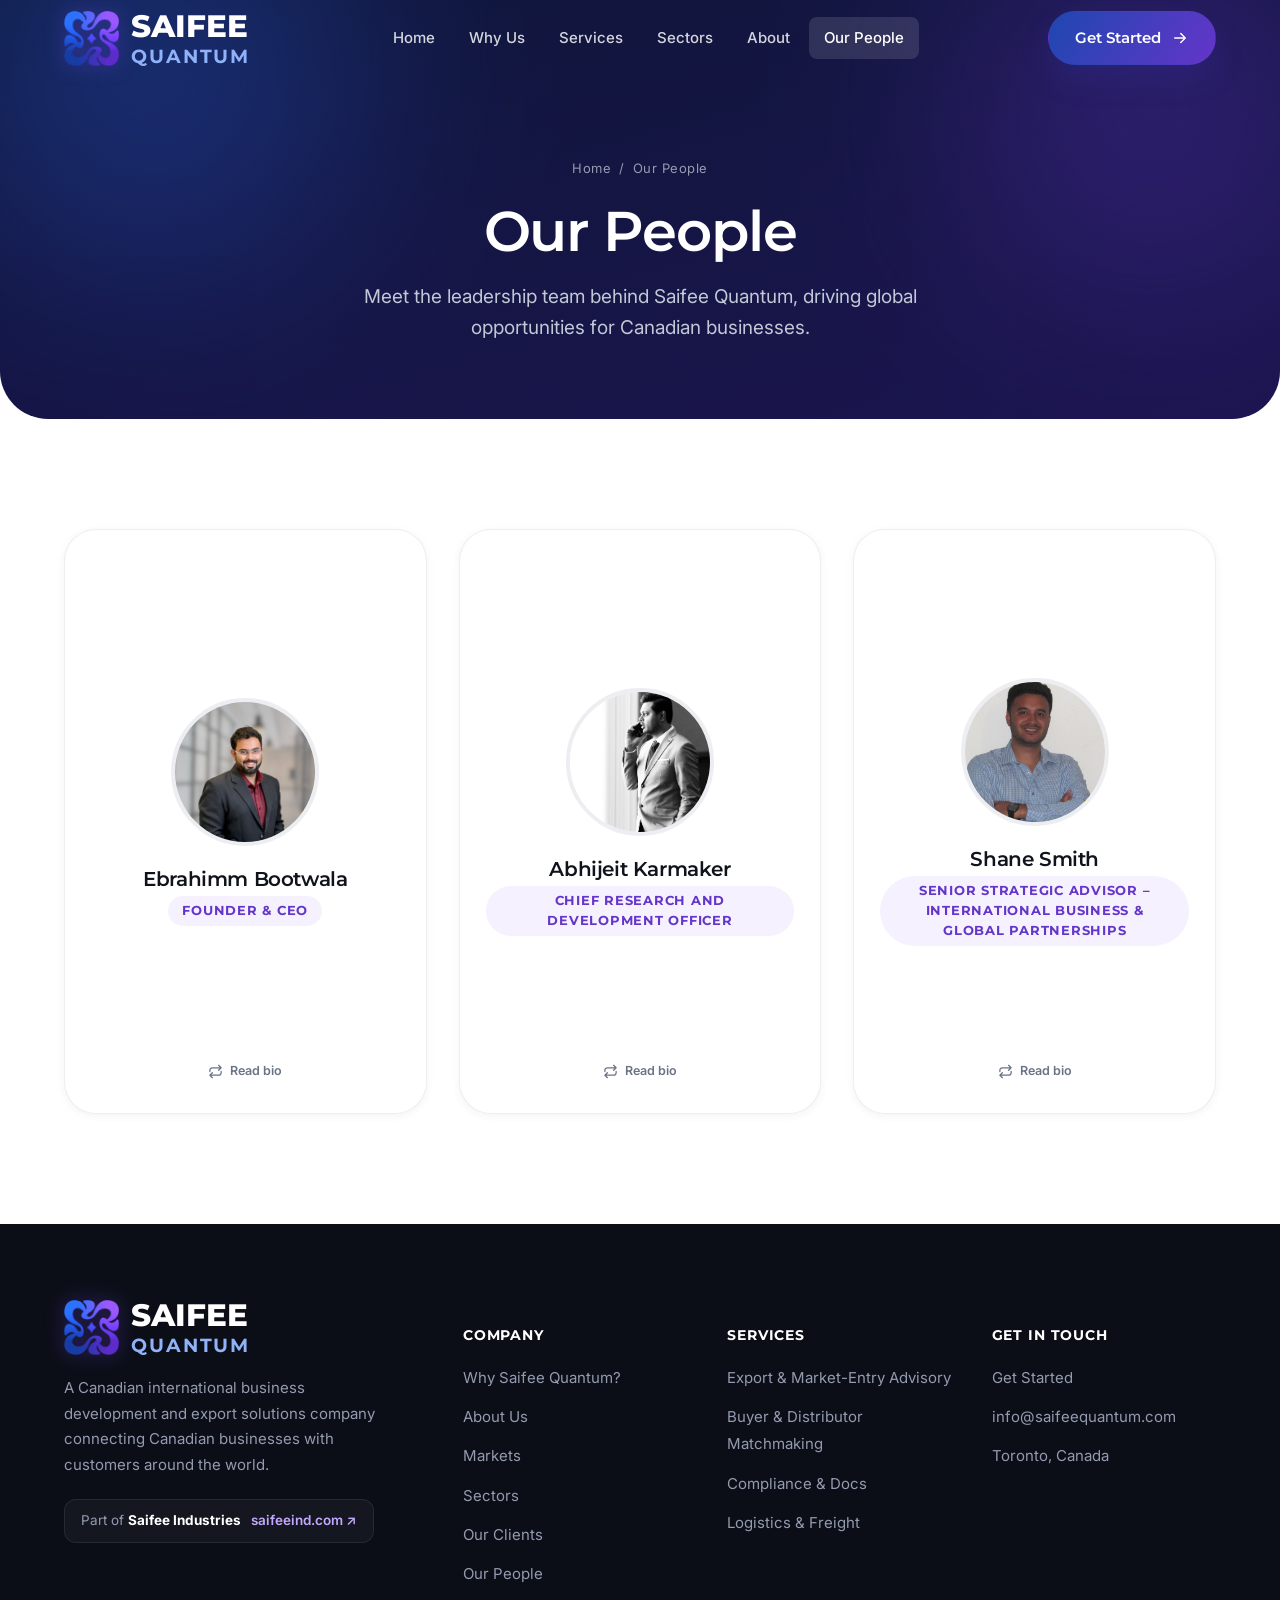
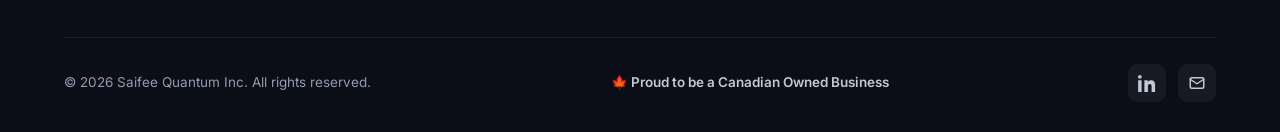
==== commit 83cefc75: "Polish nav, sections, client logos, and contact form reliability - Remove the Solutions section enti" ====
--- a/our-people/index.html
+++ b/our-people/index.html
@@ -44,10 +44,10 @@
       <nav class="nav-links">
         <a href="../index.html#home">Home</a>
         <a href="../index.html#why-us">Why Us</a>
-        <a href="../index.html#solutions">Solutions</a>
         <a href="../index.html#services">Services</a>
         <a href="../index.html#sectors">Sectors</a>
         <a href="../index.html#about">About</a>
+        <a href="./" class="active">Our People</a>
       </nav>
       <div class="nav__cta">
         <a href="../index.html#contact" class="btn btn--primary">Get Started
@@ -75,9 +75,12 @@
         <article class="team-card" data-reveal>
           <div class="team-card-inner">
             <div class="team-card-front">
-              <div class="team-card__photo"><img src="../assets/img/Ebrahimm_bootwala.jpeg" alt="Ebrahimm Bootwala" /></div>
-              <h3>Ebrahimm Bootwala</h3>
-              <span class="team-card__role">Founder &amp; CEO</span>
+              <div class="team-card__intro">
+                <div class="team-card__photo"><img src="../assets/img/Ebrahimm_bootwala.jpeg" alt="Ebrahimm Bootwala" /></div>
+                <h3>Ebrahimm Bootwala</h3>
+                <span class="team-card__role">Founder &amp; CEO</span>
+              </div>
+              <span class="team-card__hint"><svg viewBox="0 0 24 24" fill="none" stroke="currentColor" stroke-width="2"><path d="M17 2.1l4 4-4 4M3 12.1v-2a4 4 0 0 1 4-4h14M7 21.9l-4-4 4-4M21 11.9v2a4 4 0 0 1-4 4H3" stroke-linecap="round" stroke-linejoin="round"/></svg> Read bio</span>
             </div>
             <div class="team-card-back">
               <h4>Ebrahimm Bootwala, Founder &amp; CEO</h4>
@@ -88,9 +91,12 @@
         <article class="team-card" data-reveal data-reveal-delay="1">
           <div class="team-card-inner">
             <div class="team-card-front">
-              <div class="team-card__photo"><img src="../assets/img/Abhijeet_karmaker.jpg" alt="Abhijeit Karmaker" /></div>
-              <h3>Abhijeit Karmaker</h3>
-              <span class="team-card__role">Chief Research and Development Officer</span>
+              <div class="team-card__intro">
+                <div class="team-card__photo"><img src="../assets/img/Abhijeet_karmaker.jpg" alt="Abhijeit Karmaker" /></div>
+                <h3>Abhijeit Karmaker</h3>
+                <span class="team-card__role">Chief Research and Development Officer</span>
+              </div>
+              <span class="team-card__hint"><svg viewBox="0 0 24 24" fill="none" stroke="currentColor" stroke-width="2"><path d="M17 2.1l4 4-4 4M3 12.1v-2a4 4 0 0 1 4-4h14M7 21.9l-4-4 4-4M21 11.9v2a4 4 0 0 1-4 4H3" stroke-linecap="round" stroke-linejoin="round"/></svg> Read bio</span>
             </div>
             <div class="team-card-back">
               <h4>Abhijeit Karmaker, Chief Research and Development Officer</h4>
@@ -101,9 +107,12 @@
         <article class="team-card" data-reveal data-reveal-delay="2">
           <div class="team-card-inner">
             <div class="team-card-front">
-              <div class="team-card__photo"><img src="../assets/img/shane_smith.jpeg" alt="Shane Smith" /></div>
-              <h3>Shane Smith</h3>
-              <span class="team-card__role">Senior Strategic Advisor – International Business &amp; Global Partnerships</span>
+              <div class="team-card__intro">
+                <div class="team-card__photo"><img src="../assets/img/shane_smith.jpeg" alt="Shane Smith" /></div>
+                <h3>Shane Smith</h3>
+                <span class="team-card__role">Senior Strategic Advisor – International Business &amp; Global Partnerships</span>
+              </div>
+              <span class="team-card__hint"><svg viewBox="0 0 24 24" fill="none" stroke="currentColor" stroke-width="2"><path d="M17 2.1l4 4-4 4M3 12.1v-2a4 4 0 0 1 4-4h14M7 21.9l-4-4 4-4M21 11.9v2a4 4 0 0 1-4 4H3" stroke-linecap="round" stroke-linejoin="round"/></svg> Read bio</span>
             </div>
             <div class="team-card-back">
               <h4>Shane Smith</h4>
@@ -135,7 +144,6 @@
           <ul>
             <li><a href="../index.html#why-us">Why Saifee Quantum?</a></li>
             <li><a href="../index.html#about">About Us</a></li>
-            <li><a href="../index.html#solutions">Solutions</a></li>
             <li><a href="../index.html#markets">Markets</a></li>
             <li><a href="../index.html#sectors">Sectors</a></li>
             <li><a href="../index.html#clients">Our Clients</a></li>
@@ -162,6 +170,7 @@
       </div>
       <div class="footer__bottom">
         <span>© <span data-year>2026</span> Saifee Quantum Inc. All rights reserved.</span>
+        <span class="footer__flag">🍁 Proud to be a Canadian Owned Business</span>
         <div class="footer__social">
           <a href="#" aria-label="LinkedIn"><svg viewBox="0 0 24 24" width="18" height="18" fill="currentColor"><path d="M4.98 3.5A2.5 2.5 0 1 1 0 3.5a2.5 2.5 0 0 1 4.98 0zM.2 8.4h4.6V24H.2zM8.5 8.4h4.4v2.1h.06c.6-1.1 2.1-2.3 4.3-2.3 4.6 0 5.5 3 5.5 6.9V24h-4.6v-6.9c0-1.6 0-3.7-2.3-3.7s-2.6 1.8-2.6 3.6V24H8.5z"/></svg></a>
           <a href="mailto:info@saifeequantum.com" aria-label="Email"><svg viewBox="0 0 24 24" width="18" height="18" fill="none" stroke="currentColor" stroke-width="2"><rect x="3" y="5" width="18" height="14" rx="2"/><path d="M3 7l9 6 9-6" stroke-linecap="round" stroke-linejoin="round"/></svg></a>
--- a/assets/css/styles.css
+++ b/assets/css/styles.css
@@ -233,26 +233,6 @@
 .grid-3 { grid-template-columns: repeat(3, 1fr); }
 .grid-4 { grid-template-columns: repeat(4, 1fr); }
 
-/* Segment cards (audience) */
-.segments { display: grid; grid-template-columns: repeat(3, 1fr); gap: 24px; }
-.segment {
-  position: relative; border-radius: var(--r-lg); overflow: hidden;
-  min-height: 380px; padding: 34px; display: flex; flex-direction: column; justify-content: flex-start;
-  color: #fff; isolation: isolate;
-  transition: transform .45s var(--ease), box-shadow .45s var(--ease);
-}
-.segment::before { content: ""; position: absolute; inset: 0; z-index: -2; }
-.segment::after { content: ""; position: absolute; inset: 0; z-index: -1; background: linear-gradient(180deg, rgba(8,12,32,0.68) 0%, rgba(8,12,32,0.12) 45%, rgba(8,12,32,0.55) 100%); }
-.segment:nth-child(1)::before { background: radial-gradient(120% 120% at 20% 10%, var(--blue-500), var(--blue-800)); }
-.segment:nth-child(2)::before { background: radial-gradient(120% 120% at 20% 10%, var(--violet-500), var(--violet-800)); }
-.segment:nth-child(3)::before { background: radial-gradient(120% 120% at 20% 10%, #3a6ee0, var(--violet-700)); }
-.segment:hover { transform: translateY(-8px); box-shadow: var(--shadow-lg); }
-.segment__num { font-family: var(--font-display); font-size: 13px; letter-spacing: 0.1em; opacity: .8; }
-.segment h3 { font-size: 26px; color: #fff; margin: 12px 0 10px; }
-.segment p { color: rgba(255,255,255,0.82); font-size: 15px; }
-.segment .link-arrow { margin-top: auto; padding-top: 20px; color: #fff; }
-.segment .link-arrow svg { color: #fff; }
-
 /* Capability cards */
 .cap {
   background: var(--white); border: 1px solid var(--line); border-radius: var(--r-md);
@@ -287,14 +267,6 @@
   background: var(--grad-brand); aspect-ratio: 4/3.4; position: relative;
 }
 
-/* Process / steps */
-.steps { display: grid; grid-template-columns: repeat(4, 1fr); gap: 0; position: relative; }
-.step { position: relative; padding: 0 22px; }
-.step:not(:last-child)::after { content: ""; position: absolute; top: 27px; left: calc(50% + 34px); right: calc(-50% + 34px); height: 2px; background: linear-gradient(90deg, var(--violet-400), var(--blue-400)); opacity: .4; }
-.step__n { width: 56px; height: 56px; border-radius: 50%; display: grid; place-items: center; font-family: var(--font-display); font-weight: 700; font-size: 20px; color: #fff; background: var(--grad-brand); box-shadow: var(--shadow-brand); margin: 0 auto 20px; position: relative; z-index: 1; }
-.step h4 { font-size: 18px; text-align: center; margin-bottom: 8px; }
-.step p { font-size: 14.5px; color: var(--ink-soft); text-align: center; }
-
 /* Stats band */
 .stats { display: grid; grid-template-columns: repeat(4, 1fr); gap: 30px; }
 .stat { text-align: center; padding: 20px; }
@@ -369,6 +341,7 @@
 .footer ul a { font-size: 15px; color: var(--grey-400); transition: color .2s; }
 .footer ul a:hover { color: var(--violet-300); }
 .footer__bottom { display: flex; justify-content: space-between; align-items: center; padding-top: 26px; font-size: 13.5px; flex-wrap: wrap; gap: 14px; }
+.footer__flag { display: inline-flex; align-items: center; gap: 6px; font-weight: 600; color: var(--grey-300); }
 .footer__social { display: flex; gap: 12px; }
 .footer__social a { width: 38px; height: 38px; border-radius: 10px; display: grid; place-items: center; background: rgba(255,255,255,0.05); color: var(--grey-300); transition: .3s; }
 .footer__social a:hover { background: var(--grad-brand); color: #fff; transform: translateY(-3px); }
@@ -377,16 +350,26 @@
    TEAM / PEOPLE GRID
    ============================================================ */
 .team-grid { display: grid; grid-template-columns: repeat(3, 1fr); gap: 32px; }
-.team-card { position: relative; height: 440px; perspective: 1400px; }
+.team-card { position: relative; height: 585px; perspective: 1400px; }
 .team-card-inner { width: 100%; height: 100%; position: relative; transform-style: preserve-3d; transition: transform .6s var(--ease); }
-.team-card:hover .team-card-inner, .team-card.is-flipped .team-card-inner { transform: rotateY(180deg); }
+.team-card.is-flipped .team-card-inner { transform: rotateY(180deg); }
+@media (hover: hover) {
+  .team-card:hover .team-card-inner { transform: rotateY(180deg); }
+  .team-card:hover .team-card-front, .team-card:hover .team-card-back { box-shadow: var(--shadow-md); }
+}
 .team-card-front, .team-card-back {
   position: absolute; inset: 0; backface-visibility: hidden;
   background: var(--white); border: 1px solid var(--line); border-radius: var(--r-lg);
-  padding: 40px 28px; box-shadow: var(--shadow-sm); transition: box-shadow .4s var(--ease);
+  padding: 32px 26px; box-shadow: var(--shadow-sm); transition: box-shadow .4s var(--ease);
   display: flex; flex-direction: column; align-items: center; justify-content: center; text-align: center;
 }
-.team-card:hover .team-card-front, .team-card:hover .team-card-back { box-shadow: var(--shadow-md); }
+.team-card-front { justify-content: space-between; }
+.team-card__intro { margin: auto 0; }
+.team-card__hint {
+  display: inline-flex; align-items: center; gap: 7px; flex: none;
+  font-size: 12.5px; font-weight: 600; color: var(--ink-faint);
+}
+.team-card__hint svg { width: 15px; height: 15px; }
 .team-card-back { transform: rotateY(180deg); overflow-y: auto; justify-content: flex-start; text-align: left; }
 .team-card__photo {
   width: 148px; height: 148px; border-radius: 50%; overflow: hidden; flex: none;
@@ -399,8 +382,8 @@
   letter-spacing: .06em; text-transform: uppercase; color: var(--brand-2);
   background: rgba(124,77,255,.08); padding: 5px 14px; border-radius: 100px;
 }
-.team-card-back h4 { font-family: var(--font-display); font-size: 15px; font-weight: 700; color: var(--brand-2); margin-bottom: 12px; flex: none; }
-.team-card__bio { font-size: 14px; line-height: 1.65; color: var(--ink-soft); }
+.team-card-back h4 { font-family: var(--font-display); font-size: 14px; font-weight: 700; color: var(--brand-2); margin-bottom: 10px; flex: none; }
+.team-card__bio { font-size: 13.5px; line-height: 1.55; color: var(--ink-soft); }
 .team-card__photo--placeholder { display: flex; align-items: center; justify-content: center; background: linear-gradient(135deg, rgba(43,95,224,.10), rgba(124,77,255,.10)); }
 .team-card__photo--placeholder svg { width: 60px; height: 60px; color: var(--brand-2); }
 
@@ -438,23 +421,6 @@
 .hero-card p { color: var(--grey-300); font-size: 14.5px; margin-bottom: 20px; }
 
 /* ============================================================
-   INDUSTRY ICON GRID (dense coverage wall)
-   ============================================================ */
-.icon-grid { display: grid; grid-template-columns: repeat(6, 1fr); gap: 16px; }
-.icon-chip {
-  display: flex; flex-direction: column; align-items: center; gap: 12px; text-align: center;
-  padding: 24px 12px; border-radius: var(--r-md); background: var(--white);
-  border: 1px solid var(--line); transition: transform .3s var(--ease), box-shadow .3s var(--ease), border-color .3s;
-}
-.icon-chip:hover { transform: translateY(-5px); box-shadow: var(--shadow-sm); border-color: transparent; }
-.icon-chip .ic-circle {
-  width: 52px; height: 52px; border-radius: 50%; display: grid; place-items: center;
-  background: linear-gradient(135deg, rgba(43,95,224,.10), rgba(124,77,255,.10)); color: var(--brand-2);
-}
-.icon-chip .ic-circle svg { width: 24px; height: 24px; }
-.icon-chip .label { font-size: 13.5px; font-weight: 600; color: var(--grey-700); line-height: 1.3; }
-
-/* ============================================================
    VISION & MISSION
    ============================================================ */
 .vm-grid { display: grid; grid-template-columns: repeat(2, 1fr); gap: 28px; }
@@ -479,12 +445,18 @@
 .region-grid { display: grid; grid-template-columns: repeat(auto-fit, minmax(190px, 1fr)); gap: 20px; }
 .region-card {
   background: var(--white); border: 1px solid var(--line); border-radius: var(--r-md);
-  padding: 30px 20px; text-align: center; transition: transform .3s var(--ease), box-shadow .3s var(--ease);
-}
-.region-card:hover { transform: translateY(-5px); box-shadow: var(--shadow-sm); }
-.region-card .ic-circle { margin: 0 auto 16px; }
+  overflow: hidden; text-align: center; transition: transform .3s var(--ease), box-shadow .3s var(--ease);
+}
+.region-card:hover { transform: translateY(-5px); box-shadow: var(--shadow-md); }
+.region-card__photo { aspect-ratio: 4 / 3; overflow: hidden; }
+.region-card__photo img { width: 100%; height: 100%; object-fit: cover; transition: transform .5s var(--ease); }
+.region-card:hover .region-card__photo img { transform: scale(1.06); }
+.region-card__body { padding: 20px; }
 .region-card h4 { font-size: 16.5px; margin-bottom: 4px; }
 .region-card span { font-size: 13px; color: var(--ink-faint); }
+.region-credits { margin-top: 24px; font-size: 12px; color: var(--ink-faint); text-align: center; }
+.region-credits a { color: var(--ink-faint); text-decoration: underline; }
+.region-credits a:hover { color: var(--brand); }
 
 /* ---------- Free Trade Agreements ---------- */
 .fta-block { margin-top: 90px; }
@@ -505,9 +477,13 @@
   clip-path: polygon(25% 0%, 75% 0%, 100% 50%, 75% 100%, 25% 100%, 0% 50%);
   position: relative; perspective: 1000px;
 }
-.hex:hover { z-index: 5; }
+.hex.is-flipped { z-index: 5; }
 .hex-inner { width: 100%; height: 100%; position: relative; transform-style: preserve-3d; transition: transform .6s var(--ease); }
-.hex:hover .hex-inner, .hex.is-flipped .hex-inner { transform: rotateY(180deg); }
+.hex.is-flipped .hex-inner { transform: rotateY(180deg); }
+@media (hover: hover) {
+  .hex:hover { z-index: 5; }
+  .hex:hover .hex-inner { transform: rotateY(180deg); }
+}
 .hex-front, .hex-back {
   position: absolute; inset: 0; backface-visibility: hidden;
   display: flex; align-items: center; justify-content: center;
@@ -537,29 +513,8 @@
   transition: transform .3s var(--ease), box-shadow .3s var(--ease), color .3s, border-color .3s;
 }
 .client-card:hover { transform: translateY(-5px); box-shadow: var(--shadow-sm); color: var(--brand); border-color: transparent; }
-
-/* ============================================================
-   EXPORTER / IMPORTER COMPARE CARDS
-   ============================================================ */
-.compare-grid { display: grid; grid-template-columns: 1fr 1fr; gap: 28px; }
-.compare-card {
-  position: relative; overflow: hidden; border-radius: var(--r-lg); padding: 46px 40px;
-  color: #fff; isolation: isolate; min-height: 480px; display: flex; flex-direction: column;
-  transition: transform .4s var(--ease), box-shadow .4s var(--ease);
-}
-.compare-card::before { content: ""; position: absolute; inset: 0; z-index: -1; }
-.compare-card:hover { transform: translateY(-6px); box-shadow: var(--shadow-lg); }
-.compare-card.exporters::before { background: radial-gradient(130% 130% at 12% 0%, var(--blue-600), var(--blue-900)); }
-.compare-card.importers::before { background: radial-gradient(130% 130% at 12% 0%, var(--violet-600), var(--violet-900)); }
-.compare-card .tag {
-  display: inline-flex; padding: 6px 14px; border-radius: 100px; background: rgba(255,255,255,.15);
-  font-size: 12px; font-weight: 700; letter-spacing: .08em; text-transform: uppercase; width: fit-content; margin-bottom: 22px;
-}
-.compare-card h3 { font-size: 30px; color: #fff; margin-bottom: 14px; }
-.compare-card p.lede { color: rgba(255,255,255,.85); font-size: 16px; margin-bottom: 28px; }
-.compare-card ul { list-style: none; padding: 0; margin: 0 0 30px; display: grid; gap: 15px; flex: 1; }
-.compare-card li { display: flex; gap: 12px; align-items: flex-start; font-size: 15px; color: rgba(255,255,255,.92); }
-.compare-card li svg { flex: none; width: 20px; height: 20px; margin-top: 1px; color: #fff; }
+.client-card img { max-width: 100%; max-height: 44px; object-fit: contain; }
+.client-card--dark { background: linear-gradient(150deg, var(--grey-800), var(--grey-950)); border-color: transparent; }
 
 /* Contact */
 .contact-grid { display: grid; grid-template-columns: 1fr 1.1fr; gap: 56px; align-items: start; }
@@ -580,6 +535,13 @@
 .field input:focus, .field select:focus, .field textarea:focus { outline: none; border-color: var(--brand); background: #fff; box-shadow: 0 0 0 4px rgba(43,95,224,.12); }
 .field textarea { resize: vertical; min-height: 120px; }
 .form__note { font-size: 13px; color: var(--ink-faint); margin-top: 6px; }
+.form__fallback { margin-top: 14px; padding: 16px; border-radius: 12px; background: var(--grey-50); border: 1px solid var(--line); }
+.form__fallback p { font-size: 13px; color: var(--ink-soft); margin-bottom: 10px; }
+.form__fallback textarea {
+  width: 100%; font-family: inherit; font-size: 13px; color: var(--ink-soft);
+  padding: 10px 12px; border: 1px solid var(--line-strong); border-radius: 10px;
+  background: #fff; resize: vertical; margin-bottom: 10px;
+}
 
 /* Anchor targets clear the sticky nav */
 [id] { scroll-margin-top: 92px; }
@@ -603,12 +565,10 @@
   .nav.open .nav__toggle span { background: var(--ink); }
 }
 @media (max-width: 980px) {
-  .grid-3, .grid-4, .segments, .ind-grid, .steps, .stats, .team-grid { grid-template-columns: repeat(2, 1fr); }
-  .split, .contact-grid, .compare-grid { grid-template-columns: 1fr; gap: 40px; }
+  .grid-3, .grid-4, .ind-grid, .stats, .team-grid { grid-template-columns: repeat(2, 1fr); }
+  .split, .contact-grid { grid-template-columns: 1fr; gap: 40px; }
   .split.rev .split__media { order: 0; }
-  .step:not(:last-child)::after { display: none; }
   .footer__top { grid-template-columns: 1fr 1fr; gap: 34px; }
-  .icon-grid { grid-template-columns: repeat(4, 1fr); }
   .hero-duo { grid-template-columns: 1fr; }
   .vm-grid, .check-list { grid-template-columns: 1fr; }
   .hex-grid { --hex-w: 100px; }
@@ -618,14 +578,11 @@
 }
 @media (max-width: 720px) {
   .section { padding: 76px 0; }
-  .grid-3, .grid-4, .segments, .ind-grid, .stats, .grid-2, .form-row, .team-grid { grid-template-columns: 1fr; }
-  .steps { grid-template-columns: 1fr; gap: 30px; }
+  .grid-3, .grid-4, .ind-grid, .stats, .grid-2, .form-row, .team-grid { grid-template-columns: 1fr; }
   .hero__trust { gap: 26px; }
   .cta-band { padding: 46px 26px; }
   .footer__top { grid-template-columns: 1fr; }
   .hero { padding: 140px 0 90px; }
-  .icon-grid { grid-template-columns: repeat(2, 1fr); }
-  .compare-card { padding: 34px 26px; }
   .hex-grid { --hex-w: 50px; }
   .hex svg { width: 16px; height: 16px; }
   .hex-back { padding: 2px; }
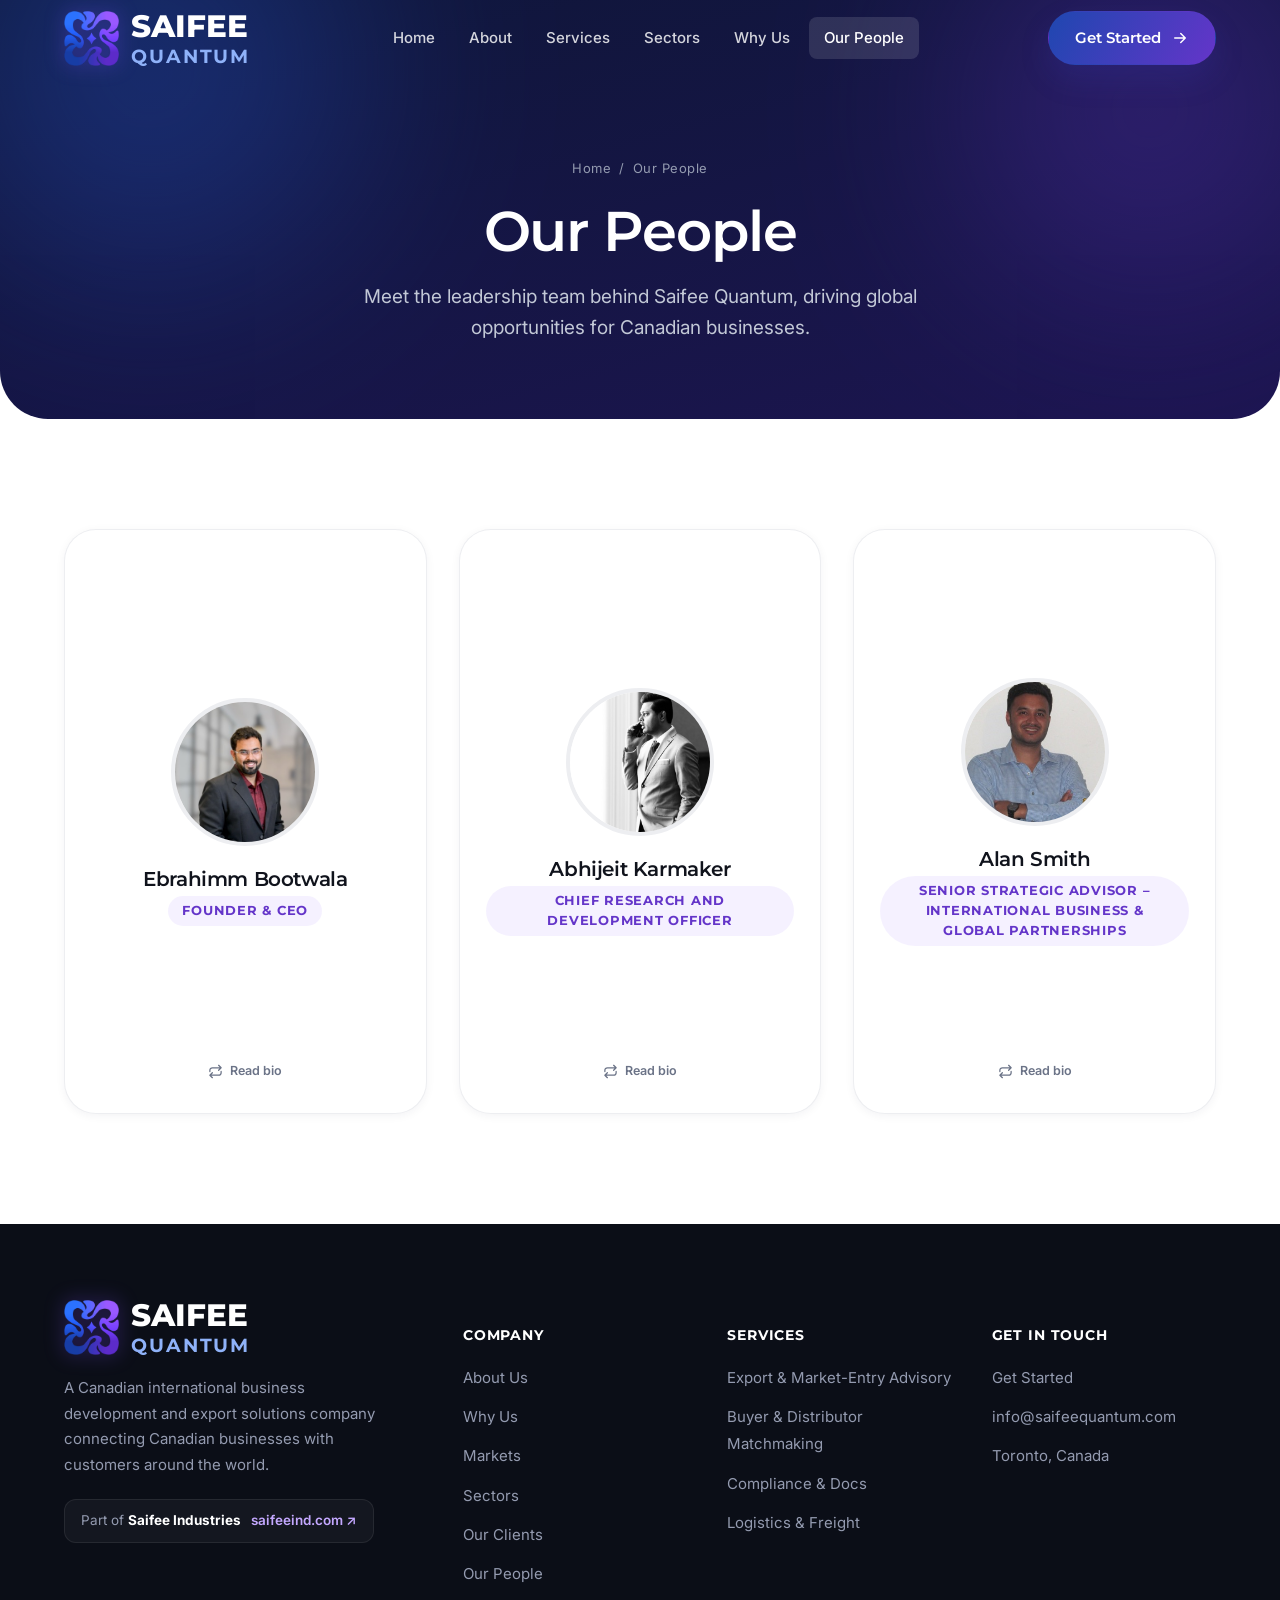
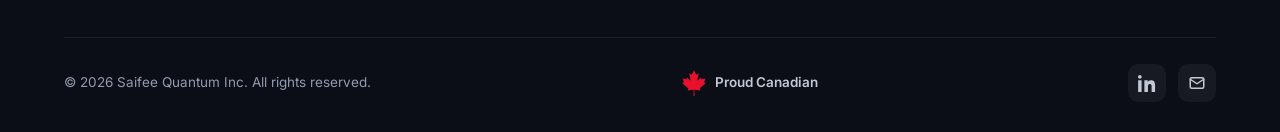
==== commit e4b2be3c: "Site restructure, flip-card services, honeycomb sectors, and production polish Reworks hero, about, " ====
--- a/our-people/index.html
+++ b/our-people/index.html
@@ -15,14 +15,14 @@
   <meta property="og:title" content="Our People | Saifee Quantum" />
   <meta property="og:description" content="Meet the leadership team behind Saifee Quantum: the people driving international business development for Canadian exporters." />
   <meta property="og:url" content="https://saifeequantum.com/our-people/" />
-  <meta property="og:image" content="https://saifeequantum.com/assets/img/logo-color.png" />
+  <meta property="og:image" content="https://saifeequantum.com/assets/img/og-banner.jpg" />
   <meta property="og:locale" content="en_CA" />
 
   <!-- Twitter Card -->
   <meta name="twitter:card" content="summary_large_image" />
   <meta name="twitter:title" content="Our People | Saifee Quantum" />
   <meta name="twitter:description" content="Meet the leadership team behind Saifee Quantum." />
-  <meta name="twitter:image" content="https://saifeequantum.com/assets/img/logo-color.png" />
+  <meta name="twitter:image" content="https://saifeequantum.com/assets/img/og-banner.jpg" />
 
   <link rel="icon" href="../assets/img/logo-color.png" type="image/png" />
   <link rel="preconnect" href="https://fonts.googleapis.com" />
@@ -43,10 +43,10 @@
       </a>
       <nav class="nav-links">
         <a href="../index.html#home">Home</a>
-        <a href="../index.html#why-us">Why Us</a>
+        <a href="../index.html#about">About</a>
         <a href="../index.html#services">Services</a>
         <a href="../index.html#sectors">Sectors</a>
-        <a href="../index.html#about">About</a>
+        <a href="../index.html#why-us">Why Us</a>
         <a href="./" class="active">Our People</a>
       </nav>
       <div class="nav__cta">
@@ -108,15 +108,15 @@
           <div class="team-card-inner">
             <div class="team-card-front">
               <div class="team-card__intro">
-                <div class="team-card__photo"><img src="../assets/img/shane_smith.jpeg" alt="Shane Smith" /></div>
-                <h3>Shane Smith</h3>
+                <div class="team-card__photo"><img src="../assets/img/shane_smith.jpeg" alt="Alan Smith" /></div>
+                <h3>Alan Smith</h3>
                 <span class="team-card__role">Senior Strategic Advisor – International Business &amp; Global Partnerships</span>
               </div>
               <span class="team-card__hint"><svg viewBox="0 0 24 24" fill="none" stroke="currentColor" stroke-width="2"><path d="M17 2.1l4 4-4 4M3 12.1v-2a4 4 0 0 1 4-4h14M7 21.9l-4-4 4-4M21 11.9v2a4 4 0 0 1-4 4H3" stroke-linecap="round" stroke-linejoin="round"/></svg> Read bio</span>
             </div>
             <div class="team-card-back">
-              <h4>Shane Smith</h4>
-              <p class="team-card__bio">Shane Smith serves as Senior Strategic Advisor to Saifee Quantum Inc., providing strategic guidance on international business development, global partnerships, and organizational growth. With extensive experience working alongside businesses, governments, nonprofit organizations, and international stakeholders, Shane brings valuable expertise in stakeholder engagement, partnership development, organizational strategy, and sustainable growth. His international perspective supports Saifee Quantum's mission of building meaningful relationships and creating long-term business opportunities across global markets. Working closely with the leadership team, Shane provides strategic insight that strengthens the company's international network and supports market expansion initiatives.</p>
+              <h4>Alan Smith</h4>
+              <p class="team-card__bio">Alan Smith serves as Senior Strategic Advisor to Saifee Quantum Inc., providing strategic guidance on international business development, global partnerships, and organizational growth. With extensive experience working alongside businesses, governments, nonprofit organizations, and international stakeholders, Alan brings valuable expertise in stakeholder engagement, partnership development, organizational strategy, and sustainable growth. His international perspective supports Saifee Quantum's mission of building meaningful relationships and creating long-term business opportunities across global markets. Working closely with the leadership team, Alan provides strategic insight that strengthens the company's international network and supports market expansion initiatives.</p>
             </div>
           </div>
         </article>
@@ -142,8 +142,8 @@
         <div>
           <h5>Company</h5>
           <ul>
-            <li><a href="../index.html#why-us">Why Saifee Quantum?</a></li>
             <li><a href="../index.html#about">About Us</a></li>
+            <li><a href="../index.html#why-us">Why Us</a></li>
             <li><a href="../index.html#markets">Markets</a></li>
             <li><a href="../index.html#sectors">Sectors</a></li>
             <li><a href="../index.html#clients">Our Clients</a></li>
@@ -170,9 +170,9 @@
       </div>
       <div class="footer__bottom">
         <span>© <span data-year>2026</span> Saifee Quantum Inc. All rights reserved.</span>
-        <span class="footer__flag">🍁 Proud to be a Canadian Owned Business</span>
+        <span class="footer__flag"><svg viewBox="500 360 3800 4110" xmlns="http://www.w3.org/2000/svg"><path d="m2490 4430-45-863a95 95 0 0 1 111-98l859 151-116-320a65 65 0 0 1 20-73l941-762-212-99a65 65 0 0 1-34-79l186-572-542 115a65 65 0 0 1-73-38l-105-247-423 454a65 65 0 0 1-111-57l204-1052-327 189a65 65 0 0 1-91-27l-332-652-332 652a65 65 0 0 1-91 27l-327-189 204 1052a65 65 0 0 1-111 57l-423-454-105 247a65 65 0 0 1-73 38l-542-115 186 572a65 65 0 0 1-34 79l-212 99 941 762a65 65 0 0 1 20 73l-116 320 859-151a95 95 0 0 1 111 98l-45 863z"/></svg> Proud Canadian</span>
         <div class="footer__social">
-          <a href="#" aria-label="LinkedIn"><svg viewBox="0 0 24 24" width="18" height="18" fill="currentColor"><path d="M4.98 3.5A2.5 2.5 0 1 1 0 3.5a2.5 2.5 0 0 1 4.98 0zM.2 8.4h4.6V24H.2zM8.5 8.4h4.4v2.1h.06c.6-1.1 2.1-2.3 4.3-2.3 4.6 0 5.5 3 5.5 6.9V24h-4.6v-6.9c0-1.6 0-3.7-2.3-3.7s-2.6 1.8-2.6 3.6V24H8.5z"/></svg></a>
+          <a href="https://www.linkedin.com/company/saifee-quantum/" target="_blank" rel="noopener" aria-label="LinkedIn"><svg viewBox="0 0 24 24" width="18" height="18" fill="currentColor"><path d="M4.98 3.5A2.5 2.5 0 1 1 0 3.5a2.5 2.5 0 0 1 4.98 0zM.2 8.4h4.6V24H.2zM8.5 8.4h4.4v2.1h.06c.6-1.1 2.1-2.3 4.3-2.3 4.6 0 5.5 3 5.5 6.9V24h-4.6v-6.9c0-1.6 0-3.7-2.3-3.7s-2.6 1.8-2.6 3.6V24H8.5z"/></svg></a>
           <a href="mailto:info@saifeequantum.com" aria-label="Email"><svg viewBox="0 0 24 24" width="18" height="18" fill="none" stroke="currentColor" stroke-width="2"><rect x="3" y="5" width="18" height="14" rx="2"/><path d="M3 7l9 6 9-6" stroke-linecap="round" stroke-linejoin="round"/></svg></a>
         </div>
       </div>
--- a/assets/css/styles.css
+++ b/assets/css/styles.css
@@ -104,7 +104,6 @@
   color: var(--brand-2);
   margin-bottom: 18px;
 }
-.eyebrow::before { content: ""; width: 22px; height: 2px; background: var(--grad-brand); border-radius: 2px; }
 .section--deep .eyebrow { color: var(--violet-300); }
 
 .section-head { max-width: 720px; margin: 0 auto 60px; text-align: center; }
@@ -216,14 +215,6 @@
 .hero__trust .item { text-align: center; }
 .hero__trust .num { font-family: var(--font-display); font-size: 34px; font-weight: 700; background: linear-gradient(110deg,#fff,var(--blue-300)); -webkit-background-clip: text; background-clip: text; color: transparent; }
 .hero__trust .lbl { font-size: 13px; color: var(--grey-400); letter-spacing: 0.04em; margin-top: 4px; }
-.hero__wave { display: none; }
-
-/* ---------- Marquee / logo strip ---------- */
-.strip { padding: 40px 0; border-bottom: 1px solid var(--line); background: var(--white); }
-.strip__label { text-align: center; font-size: 13px; letter-spacing: 0.14em; text-transform: uppercase; color: var(--ink-faint); margin-bottom: 26px; }
-.strip__row { display: flex; align-items: center; justify-content: center; gap: 46px; flex-wrap: wrap; }
-.strip__row .chip { font-family: var(--font-display); font-weight: 600; font-size: 17px; color: var(--grey-500); display: flex; align-items: center; gap: 9px; }
-.strip__row .chip svg { width: 20px; height: 20px; color: var(--brand); }
 
 /* ============================================================
    CARDS / GRIDS
@@ -233,64 +224,64 @@
 .grid-3 { grid-template-columns: repeat(3, 1fr); }
 .grid-4 { grid-template-columns: repeat(4, 1fr); }
 
-/* Capability cards */
-.cap {
+/* Capability cards (flip) */
+.cap { position: relative; height: 360px; perspective: 1400px; }
+.cap-inner { width: 100%; height: 100%; position: relative; transform-style: preserve-3d; transition: transform .6s var(--ease); }
+.cap.is-flipped .cap-inner { transform: rotateY(180deg); }
+@media (hover: hover) {
+  .cap:hover .cap-inner { transform: rotateY(180deg); }
+  .cap:hover .cap-front, .cap:hover .cap-back { box-shadow: var(--shadow-md); border-color: transparent; }
+}
+.cap-front, .cap-back {
+  position: absolute; inset: 0; backface-visibility: hidden; overflow: hidden;
   background: var(--white); border: 1px solid var(--line); border-radius: var(--r-md);
-  padding: 30px; transition: transform .4s var(--ease), box-shadow .4s var(--ease), border-color .4s;
-  position: relative; overflow: hidden;
-}
-.cap::after { content: ""; position: absolute; left: 0; top: 0; height: 3px; width: 0; background: var(--grad-brand); transition: width .4s var(--ease); }
-.cap:hover { transform: translateY(-6px); box-shadow: var(--shadow-md); border-color: transparent; }
-.cap:hover::after { width: 100%; }
+  padding: 30px; transition: box-shadow .4s var(--ease), border-color .4s;
+}
+.cap-front::after { content: ""; position: absolute; left: 0; top: 0; height: 3px; width: 0; background: var(--grad-brand); transition: width .4s var(--ease); }
+.cap:hover .cap-front::after, .cap.is-flipped .cap-front::after { width: 100%; }
+.cap-back { transform: rotateY(180deg); overflow-y: auto; display: flex; flex-direction: column; justify-content: center; }
 .cap__icon {
   width: 54px; height: 54px; border-radius: 14px; display: grid; place-items: center;
   background: linear-gradient(135deg, rgba(43,95,224,.12), rgba(124,77,255,.12));
   color: var(--brand-2); margin-bottom: 20px;
 }
 .cap__icon svg { width: 26px; height: 26px; }
-.cap h3 { font-size: 20px; margin-bottom: 10px; }
-.cap p { font-size: 15px; color: var(--ink-soft); }
+.cap-front h3 { font-size: 20px; margin-bottom: 10px; }
+.cap-back h4 { font-family: var(--font-display); font-size: 15px; font-weight: 700; color: var(--brand-2); margin-bottom: 10px; }
+.cap-back p { font-size: 14px; color: var(--ink-soft); }
 .cap__tag { display: inline-block; margin-top: 16px; font-size: 12px; font-weight: 600; letter-spacing: .05em; text-transform: uppercase; color: var(--brand); background: rgba(43,95,224,.08); padding: 5px 11px; border-radius: 100px; }
+.cap__hint {
+  position: absolute; left: 30px; bottom: 22px;
+  display: inline-flex; align-items: center; gap: 7px;
+  font-size: 12.5px; font-weight: 600; color: var(--ink-faint);
+}
+.cap__hint svg { width: 15px; height: 15px; }
 
 /* Feature split */
 .split { display: grid; grid-template-columns: 1fr 1fr; gap: 60px; align-items: center; }
 .split.rev .split__media { order: 2; }
 .split__body h2 { font-size: clamp(28px, 3.4vw, 40px); margin-bottom: 18px; }
+.split__subhead { font-size: 20px; margin-bottom: 10px; }
 .split__body p { color: var(--ink-soft); font-size: 17px; }
 .feature-list { list-style: none; padding: 0; margin: 26px 0 30px; display: grid; gap: 14px; }
 .feature-list li { display: flex; gap: 13px; align-items: flex-start; font-size: 16px; }
 .feature-list .tick { flex: none; width: 24px; height: 24px; border-radius: 50%; background: var(--grad-brand); display: grid; place-items: center; margin-top: 1px; }
 .feature-list .tick svg { width: 13px; height: 13px; color: #fff; }
+
+.feature-list--grid { grid-template-columns: repeat(2, 1fr); }
+.feature-list--grid li {
+  align-items: center; font-size: 15.5px; font-weight: 500;
+  background: var(--white); border: 1px solid var(--line); border-radius: var(--r-md);
+  padding: 18px 20px; box-shadow: var(--shadow-sm); transition: box-shadow .3s var(--ease), transform .3s var(--ease);
+}
+.feature-list--grid li:hover { box-shadow: var(--shadow-md); transform: translateY(-3px); }
+.feature-list--grid .tick { width: 30px; height: 30px; box-shadow: var(--shadow-brand); margin-top: 0; }
+.feature-list--grid .tick svg { width: 15px; height: 15px; }
 .split__media { position: relative; }
 .media-card {
   border-radius: var(--r-lg); overflow: hidden; box-shadow: var(--shadow-lg);
   background: var(--grad-brand); aspect-ratio: 4/3.4; position: relative;
 }
-
-/* Stats band */
-.stats { display: grid; grid-template-columns: repeat(4, 1fr); gap: 30px; }
-.stat { text-align: center; padding: 20px; }
-.stat__num { font-family: var(--font-display); font-size: clamp(38px,5vw,54px); font-weight: 700; background: var(--grad-brand-soft); -webkit-background-clip: text; background-clip: text; color: transparent; line-height: 1; }
-.section--deep .stat__num { background: linear-gradient(110deg, var(--blue-300), var(--violet-300)); -webkit-background-clip: text; background-clip: text; color: transparent; }
-.stat__lbl { margin-top: 12px; font-size: 15px; color: var(--ink-soft); }
-.section--deep .stat__lbl { color: var(--grey-400); }
-
-/* Industries grid */
-.ind-grid { display: grid; grid-template-columns: repeat(3, 1fr); gap: 20px; }
-.ind {
-  position: relative; border-radius: var(--r-md); overflow: hidden; min-height: 210px;
-  padding: 26px; display: flex; flex-direction: column; justify-content: space-between; color: #fff;
-  background: linear-gradient(150deg, var(--grey-800), var(--grey-950));
-  border: 1px solid rgba(255,255,255,0.06); transition: transform .4s var(--ease); isolation: isolate;
-}
-.ind::before { content: ""; position: absolute; inset: 0; z-index: -1; opacity: 0; transition: opacity .4s; background: var(--grad-brand); }
-.ind:hover { transform: translateY(-6px); }
-.ind:hover::before { opacity: .9; }
-.ind__icon { width: 44px; height: 44px; color: var(--violet-300); transition: color .4s; }
-.ind:hover .ind__icon { color: #fff; }
-.ind h4 { font-size: 20px; color: #fff; }
-.ind p { font-size: 14px; color: var(--grey-400); transition: color .4s; }
-.ind:hover p { color: rgba(255,255,255,0.9); }
 
 /* Quality / value cards */
 .value {
@@ -341,7 +332,8 @@
 .footer ul a { font-size: 15px; color: var(--grey-400); transition: color .2s; }
 .footer ul a:hover { color: var(--violet-300); }
 .footer__bottom { display: flex; justify-content: space-between; align-items: center; padding-top: 26px; font-size: 13.5px; flex-wrap: wrap; gap: 14px; }
-.footer__flag { display: inline-flex; align-items: center; gap: 6px; font-weight: 600; color: var(--grey-300); }
+.footer__flag { display: inline-flex; align-items: center; gap: 8px; font-weight: 600; color: var(--grey-300); }
+.footer__flag svg { width: 26px; height: 26px; fill: #e8112d; flex: none; }
 .footer__social { display: flex; gap: 12px; }
 .footer__social a { width: 38px; height: 38px; border-radius: 10px; display: grid; place-items: center; background: rgba(255,255,255,0.05); color: var(--grey-300); transition: .3s; }
 .footer__social a:hover { background: var(--grad-brand); color: #fff; transform: translateY(-3px); }
@@ -406,26 +398,12 @@
 .crumbs a:hover { color: var(--violet-300); }
 
 /* ============================================================
-   HERO DUO CARDS (Portal / Fulfilled style overlay cards)
-   ============================================================ */
-.hero-duo { display: grid; grid-template-columns: 1fr 1fr; gap: 22px; margin-top: 56px; max-width: 900px; margin-left: auto; margin-right: auto; }
-.hero-card {
-  background: rgba(255,255,255,0.06); border: 1px solid rgba(255,255,255,0.14);
-  backdrop-filter: blur(16px); border-radius: var(--r-lg); padding: 32px; text-align: left;
-  transition: transform .4s var(--ease), background .4s, border-color .4s;
-}
-.hero-card:hover { transform: translateY(-6px); background: rgba(255,255,255,0.10); border-color: rgba(255,255,255,0.24); }
-.hero-card__icon { width: 46px; height: 46px; border-radius: 12px; display: grid; place-items: center; margin-bottom: 18px; background: var(--grad-brand); }
-.hero-card__icon svg { width: 22px; height: 22px; color: #fff; }
-.hero-card h3 { color: #fff; font-size: 21px; margin-bottom: 10px; }
-.hero-card p { color: var(--grey-300); font-size: 14.5px; margin-bottom: 20px; }
-
-/* ============================================================
    VISION & MISSION
    ============================================================ */
 .vm-grid { display: grid; grid-template-columns: repeat(2, 1fr); gap: 28px; }
 .vm-card { background: var(--white); border: 1px solid var(--line); border-radius: var(--r-lg); padding: 38px; }
 .vm-card p { font-family: var(--font-display); font-size: 19px; font-weight: 500; line-height: 1.55; color: var(--ink); }
+.vm-card .eyebrow { font-size: 22px; letter-spacing: 0.04em; margin-bottom: 14px; }
 
 /* ---------- Why-choose checklist (appended to Why Us stats) ---------- */
 .why-list h3 { font-size: 20px; text-align: center; margin-bottom: 30px; }
@@ -486,6 +464,7 @@
 }
 .hex-front, .hex-back {
   position: absolute; inset: 0; backface-visibility: hidden;
+  clip-path: polygon(25% 0%, 75% 0%, 100% 50%, 75% 100%, 25% 100%, 0% 50%);
   display: flex; align-items: center; justify-content: center;
 }
 .hex-front { z-index: 2; }
@@ -504,7 +483,7 @@
 /* ============================================================
    OUR CLIENTS
    ============================================================ */
-.clients-grid { display: grid; grid-template-columns: repeat(auto-fit, minmax(180px, 1fr)); gap: 20px; }
+.clients-grid { display: grid; grid-template-columns: repeat(3, 1fr); gap: 20px; }
 .client-card {
   display: flex; align-items: center; justify-content: center; text-align: center;
   min-height: 108px; padding: 20px; border-radius: var(--r-md);
@@ -524,6 +503,8 @@
 .info-card .ic svg { width: 22px; height: 22px; }
 .info-card h4 { font-size: 16px; margin-bottom: 4px; }
 .info-card p { font-size: 14.5px; color: var(--ink-soft); }
+.map-embed { border-radius: var(--r-md); overflow: hidden; border: 1px solid var(--line); }
+.map-embed iframe { display: block; }
 .form { background: var(--white); border: 1px solid var(--line); border-radius: var(--r-lg); padding: 34px; box-shadow: var(--shadow-md); }
 .form-row { display: grid; grid-template-columns: 1fr 1fr; gap: 18px; }
 .field { margin-bottom: 18px; }
@@ -565,12 +546,11 @@
   .nav.open .nav__toggle span { background: var(--ink); }
 }
 @media (max-width: 980px) {
-  .grid-3, .grid-4, .ind-grid, .stats, .team-grid { grid-template-columns: repeat(2, 1fr); }
+  .grid-3, .grid-4, .team-grid, .clients-grid { grid-template-columns: repeat(2, 1fr); }
   .split, .contact-grid { grid-template-columns: 1fr; gap: 40px; }
   .split.rev .split__media { order: 0; }
   .footer__top { grid-template-columns: 1fr 1fr; gap: 34px; }
-  .hero-duo { grid-template-columns: 1fr; }
-  .vm-grid, .check-list { grid-template-columns: 1fr; }
+  .vm-grid, .check-list, .feature-list--grid { grid-template-columns: 1fr; }
   .hex-grid { --hex-w: 100px; }
   .hex svg { width: 28px; height: 28px; }
   .hex-back { padding: 5px; }
@@ -578,7 +558,7 @@
 }
 @media (max-width: 720px) {
   .section { padding: 76px 0; }
-  .grid-3, .grid-4, .ind-grid, .stats, .grid-2, .form-row, .team-grid { grid-template-columns: 1fr; }
+  .grid-3, .grid-4, .grid-2, .form-row, .team-grid, .clients-grid { grid-template-columns: 1fr; }
   .hero__trust { gap: 26px; }
   .cta-band { padding: 46px 26px; }
   .footer__top { grid-template-columns: 1fr; }
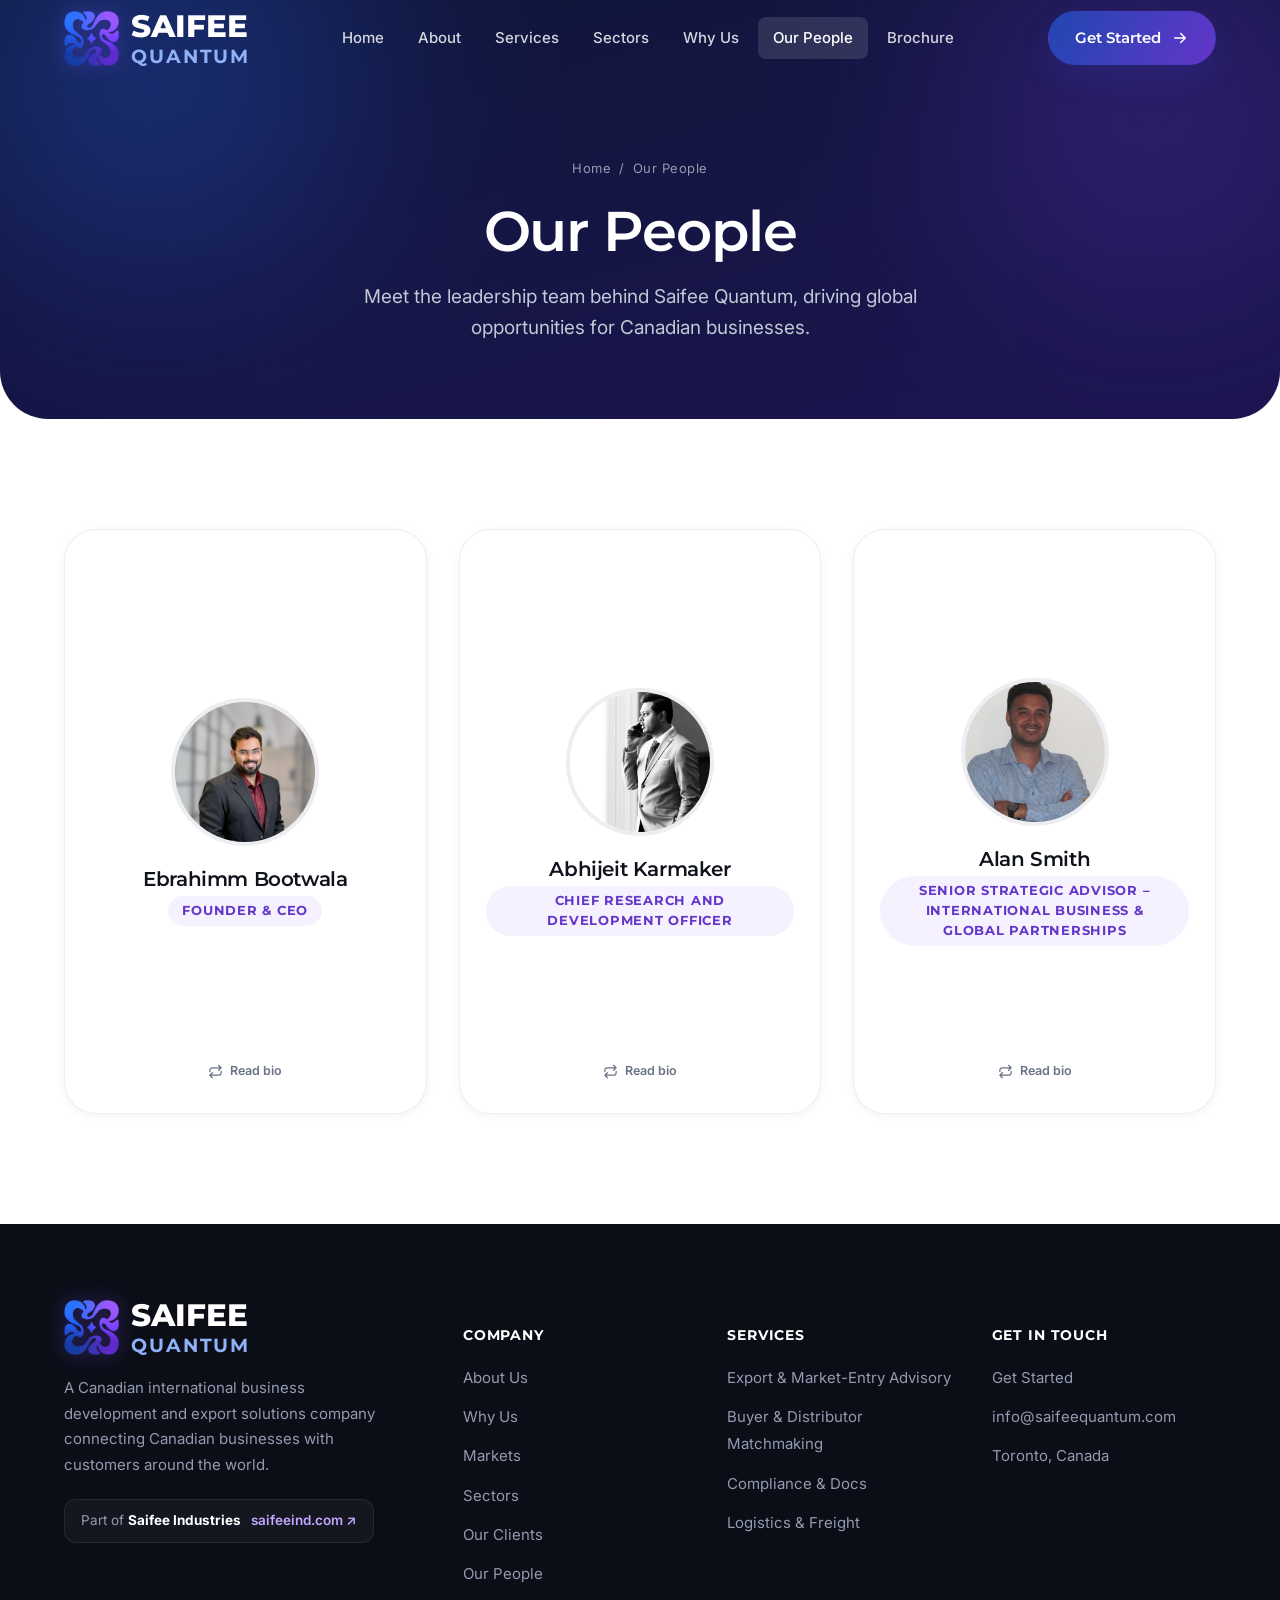
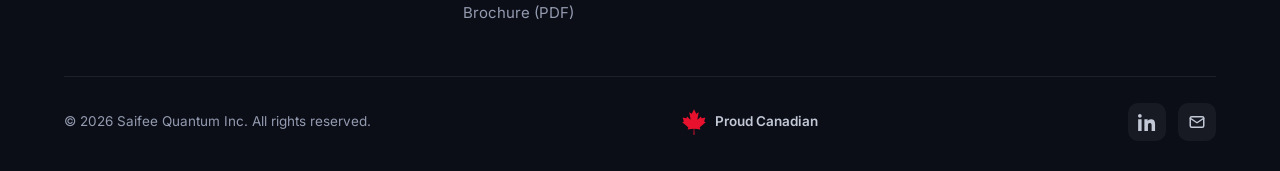
==== commit 66a3acb0: "Add downloadable partner brochure, update HQ to Coquitlam, add scrap metal sector - Add PDF partner " ====
--- a/our-people/index.html
+++ b/our-people/index.html
@@ -48,6 +48,7 @@
         <a href="../index.html#sectors">Sectors</a>
         <a href="../index.html#why-us">Why Us</a>
         <a href="./" class="active">Our People</a>
+        <a href="../assets/docs/saifee-quantum-brochure.pdf" target="_blank" rel="noopener">Brochure</a>
       </nav>
       <div class="nav__cta">
         <a href="../index.html#contact" class="btn btn--primary">Get Started
@@ -115,7 +116,7 @@
               <span class="team-card__hint"><svg viewBox="0 0 24 24" fill="none" stroke="currentColor" stroke-width="2"><path d="M17 2.1l4 4-4 4M3 12.1v-2a4 4 0 0 1 4-4h14M7 21.9l-4-4 4-4M21 11.9v2a4 4 0 0 1-4 4H3" stroke-linecap="round" stroke-linejoin="round"/></svg> Read bio</span>
             </div>
             <div class="team-card-back">
-              <h4>Alan Smith</h4>
+              <h4>Alan Smith, Senior Strategic Advisor &ndash; International Business &amp; Global Partnerships</h4>
               <p class="team-card__bio">Alan Smith serves as Senior Strategic Advisor to Saifee Quantum Inc., providing strategic guidance on international business development, global partnerships, and organizational growth. With extensive experience working alongside businesses, governments, nonprofit organizations, and international stakeholders, Alan brings valuable expertise in stakeholder engagement, partnership development, organizational strategy, and sustainable growth. His international perspective supports Saifee Quantum's mission of building meaningful relationships and creating long-term business opportunities across global markets. Working closely with the leadership team, Alan provides strategic insight that strengthens the company's international network and supports market expansion initiatives.</p>
             </div>
           </div>
@@ -148,6 +149,7 @@
             <li><a href="../index.html#sectors">Sectors</a></li>
             <li><a href="../index.html#clients">Our Clients</a></li>
             <li><a href="./">Our People</a></li>
+            <li><a href="../assets/docs/saifee-quantum-brochure.pdf" target="_blank" rel="noopener">Brochure (PDF)</a></li>
           </ul>
         </div>
         <div>
--- a/assets/css/styles.css
+++ b/assets/css/styles.css
@@ -496,15 +496,16 @@
 .client-card--dark { background: linear-gradient(150deg, var(--grey-800), var(--grey-950)); border-color: transparent; }
 
 /* Contact */
-.contact-grid { display: grid; grid-template-columns: 1fr 1.1fr; gap: 56px; align-items: start; }
+.contact-grid { display: grid; grid-template-columns: 1fr 1.1fr; gap: 56px; align-items: stretch; }
+.contact-side { display: flex; flex-direction: column; }
 .info-card { display: flex; gap: 16px; padding: 22px; border: 1px solid var(--line); border-radius: var(--r-md); margin-bottom: 16px; transition: box-shadow .3s; }
 .info-card:hover { box-shadow: var(--shadow-sm); }
 .info-card .ic { flex: none; width: 46px; height: 46px; border-radius: 12px; background: linear-gradient(135deg, rgba(43,95,224,.12), rgba(124,77,255,.12)); color: var(--brand-2); display: grid; place-items: center; }
 .info-card .ic svg { width: 22px; height: 22px; }
 .info-card h4 { font-size: 16px; margin-bottom: 4px; }
 .info-card p { font-size: 14.5px; color: var(--ink-soft); }
-.map-embed { border-radius: var(--r-md); overflow: hidden; border: 1px solid var(--line); }
-.map-embed iframe { display: block; }
+.map-embed { border-radius: var(--r-md); overflow: hidden; border: 1px solid var(--line); flex: 1; min-height: 160px; }
+.map-embed iframe { display: block; width: 100%; height: 100%; }
 .form { background: var(--white); border: 1px solid var(--line); border-radius: var(--r-lg); padding: 34px; box-shadow: var(--shadow-md); }
 .form-row { display: grid; grid-template-columns: 1fr 1fr; gap: 18px; }
 .field { margin-bottom: 18px; }
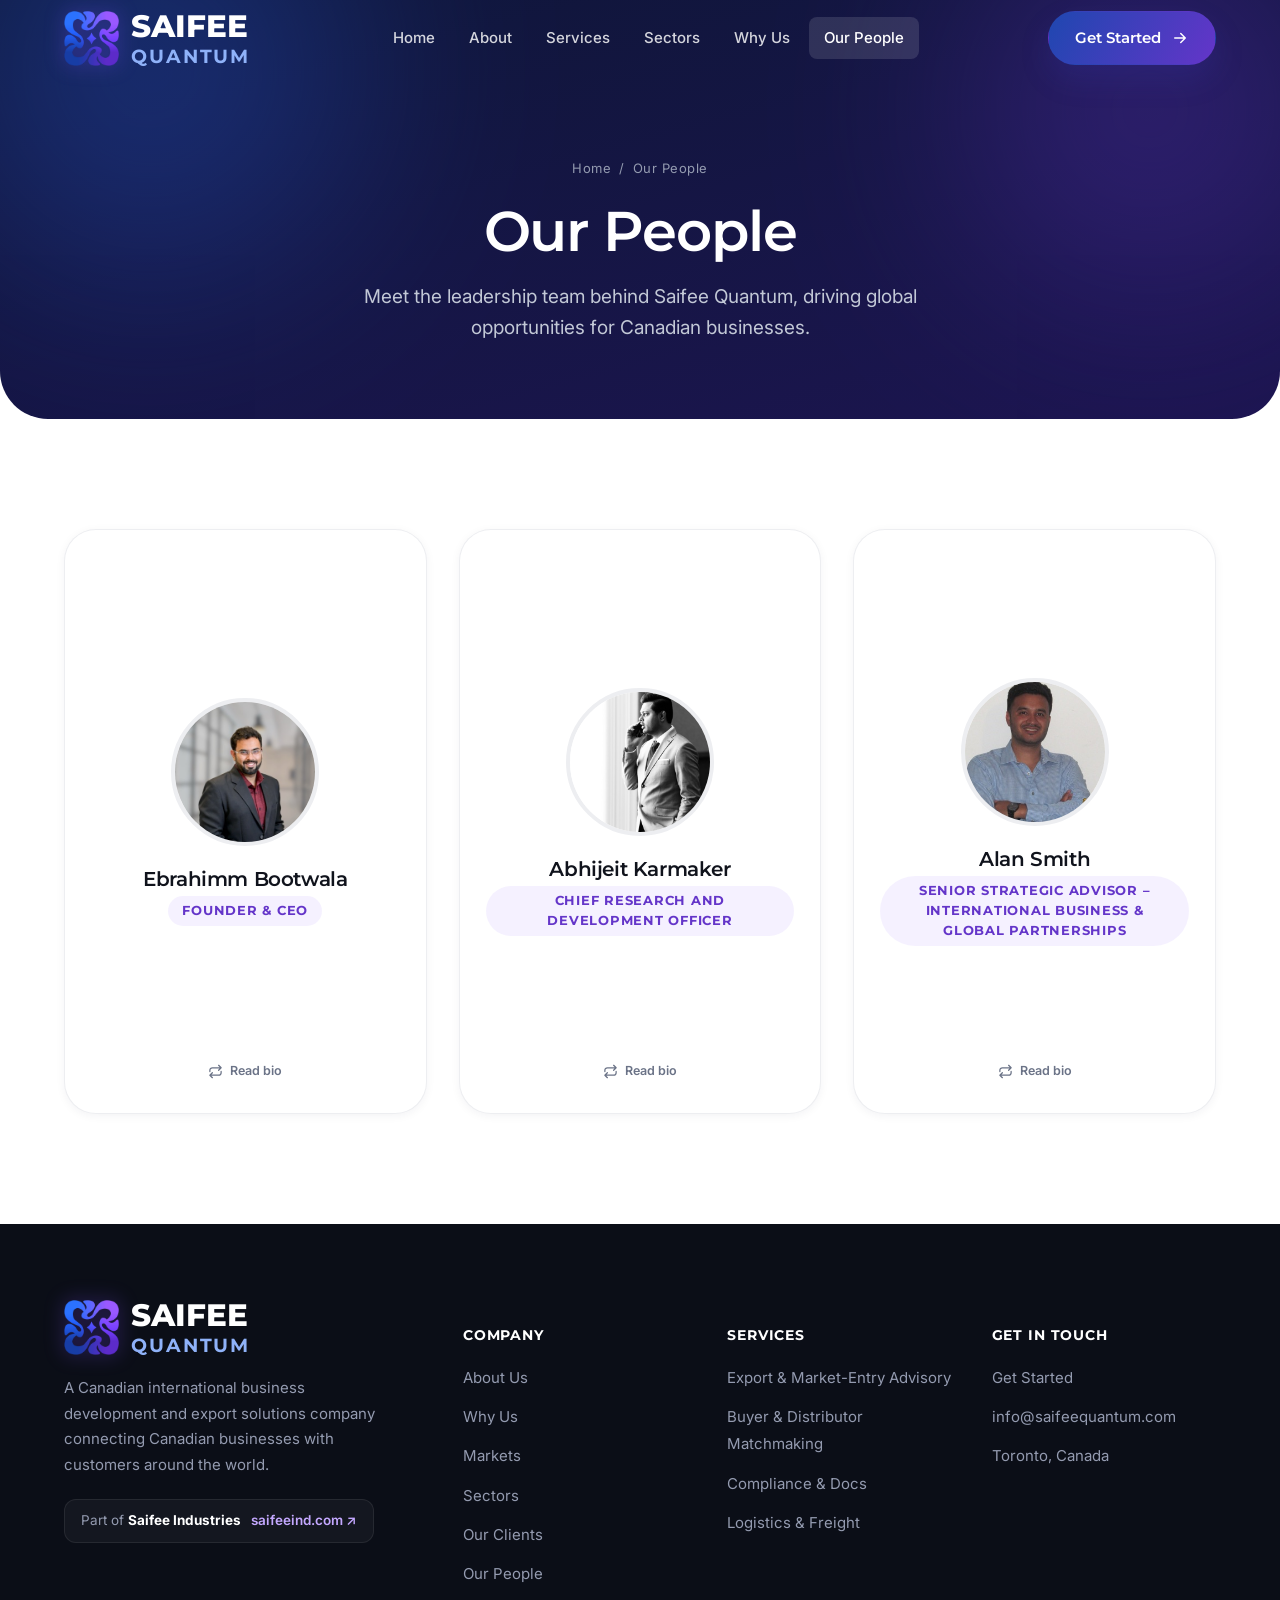
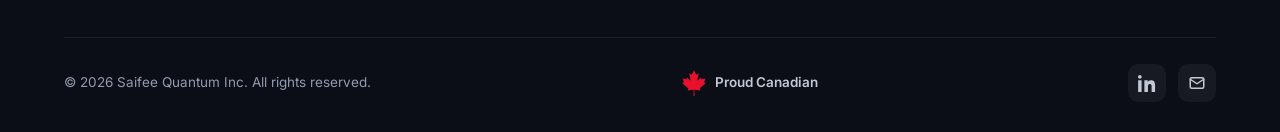
==== commit 43f69e61: "Remove brochure links from site nav/footer, fix scrap metal icon Swap the scrap metal sector icon to" ====
--- a/our-people/index.html
+++ b/our-people/index.html
@@ -48,7 +48,6 @@
         <a href="../index.html#sectors">Sectors</a>
         <a href="../index.html#why-us">Why Us</a>
         <a href="./" class="active">Our People</a>
-        <a href="../assets/docs/saifee-quantum-brochure.pdf" target="_blank" rel="noopener">Brochure</a>
       </nav>
       <div class="nav__cta">
         <a href="../index.html#contact" class="btn btn--primary">Get Started
@@ -149,7 +148,6 @@
             <li><a href="../index.html#sectors">Sectors</a></li>
             <li><a href="../index.html#clients">Our Clients</a></li>
             <li><a href="./">Our People</a></li>
-            <li><a href="../assets/docs/saifee-quantum-brochure.pdf" target="_blank" rel="noopener">Brochure (PDF)</a></li>
           </ul>
         </div>
         <div>
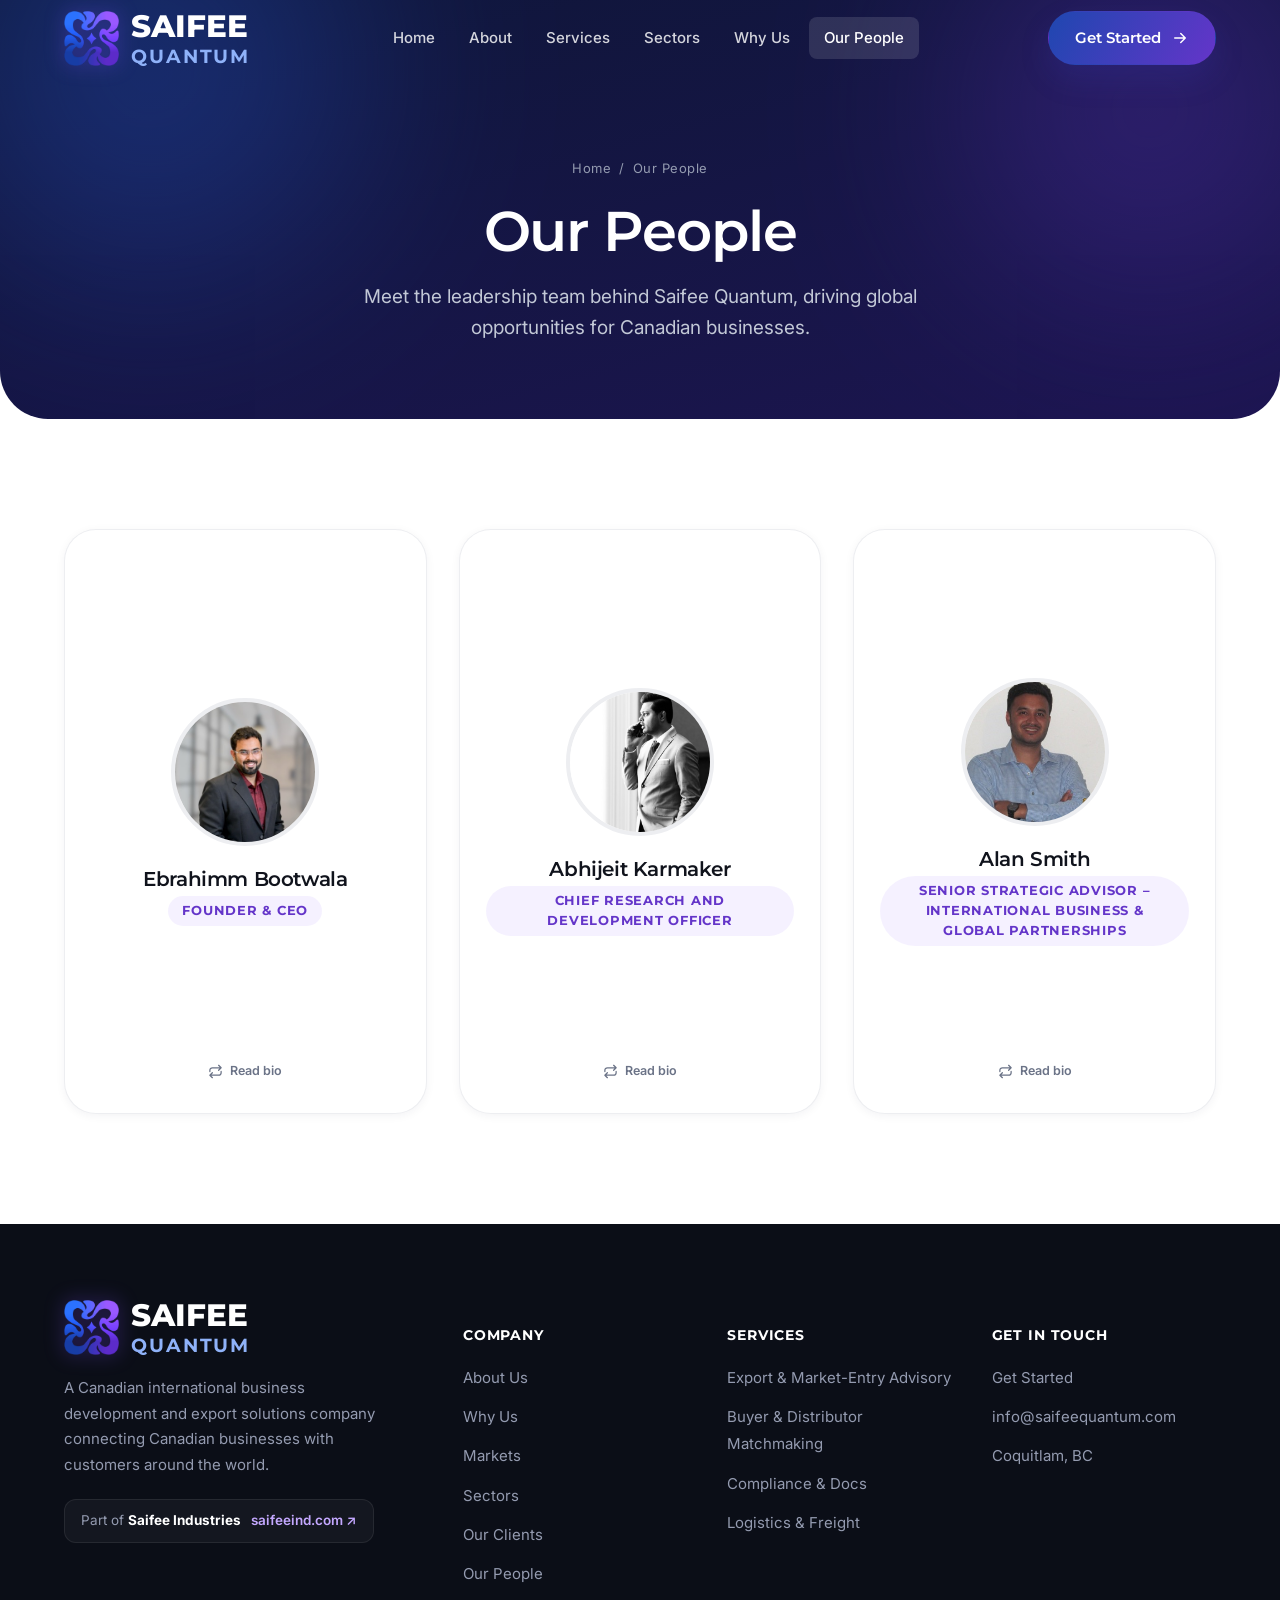
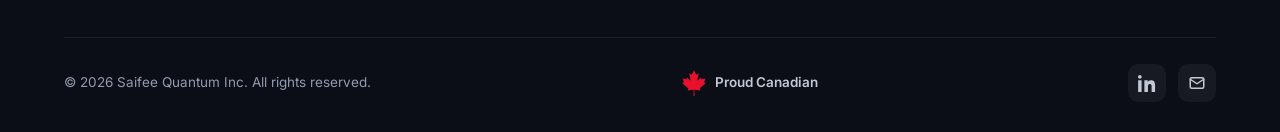
==== commit dc136359: "Fix remaining Toronto references and hex sector alternation Our Story network diagram, founding-stor" ====
--- a/our-people/index.html
+++ b/our-people/index.html
@@ -84,7 +84,7 @@
             </div>
             <div class="team-card-back">
               <h4>Ebrahimm Bootwala, Founder &amp; CEO</h4>
-              <p class="team-card__bio">Ebrahimm leads Saifee Quantum with a background that spans operations, systems engineering, and financial analysis across India and the US. He served as a Director of Operations at Saifee Industries, where he leads system implementation, streamlines operations, and applies AI/ML to process data, bringing Silicon Valley operational practices to a business with over 30 years of coating and plating expertise, including nickel plating, electropolishing, anodizing, and PVD coatings through its partnership with the Hylite Group (Poona PVD LLP). Ebrahimm spent four years as a Business Intelligence Analyst at Edelman Financial Engines in Santa Clara, California, and holds an MS in Industrial &amp; Systems Engineering from San Jose State University. Ebrahimm founded Saifee Quantum in Toronto to bring that same combination: hands-on manufacturing and coatings expertise, systems and process discipline, and financial analysis experience, to Canadian businesses looking to grow internationally.</p>
+              <p class="team-card__bio">Ebrahimm leads Saifee Quantum with a background that spans operations, systems engineering, and financial analysis across India and the US. He served as a Director of Operations at Saifee Industries, where he leads system implementation, streamlines operations, and applies AI/ML to process data, bringing Silicon Valley operational practices to a business with over 30 years of coating and plating expertise, including nickel plating, electropolishing, anodizing, and PVD coatings through its partnership with the Hylite Group (Poona PVD LLP). Ebrahimm spent four years as a Business Intelligence Analyst at Edelman Financial Engines in Santa Clara, California, and holds an MS in Industrial &amp; Systems Engineering from San Jose State University. Ebrahimm founded Saifee Quantum in Vancouver to bring that same combination: hands-on manufacturing and coatings expertise, systems and process discipline, and financial analysis experience, to Canadian businesses looking to grow internationally.</p>
             </div>
           </div>
         </article>
@@ -164,7 +164,7 @@
           <ul>
             <li><a href="../index.html#contact">Get Started</a></li>
             <li><a href="mailto:info@saifeequantum.com">info@saifeequantum.com</a></li>
-            <li><a href="../index.html#contact">Toronto, Canada</a></li>
+            <li><a href="../index.html#contact">Coquitlam, BC</a></li>
           </ul>
         </div>
       </div>
